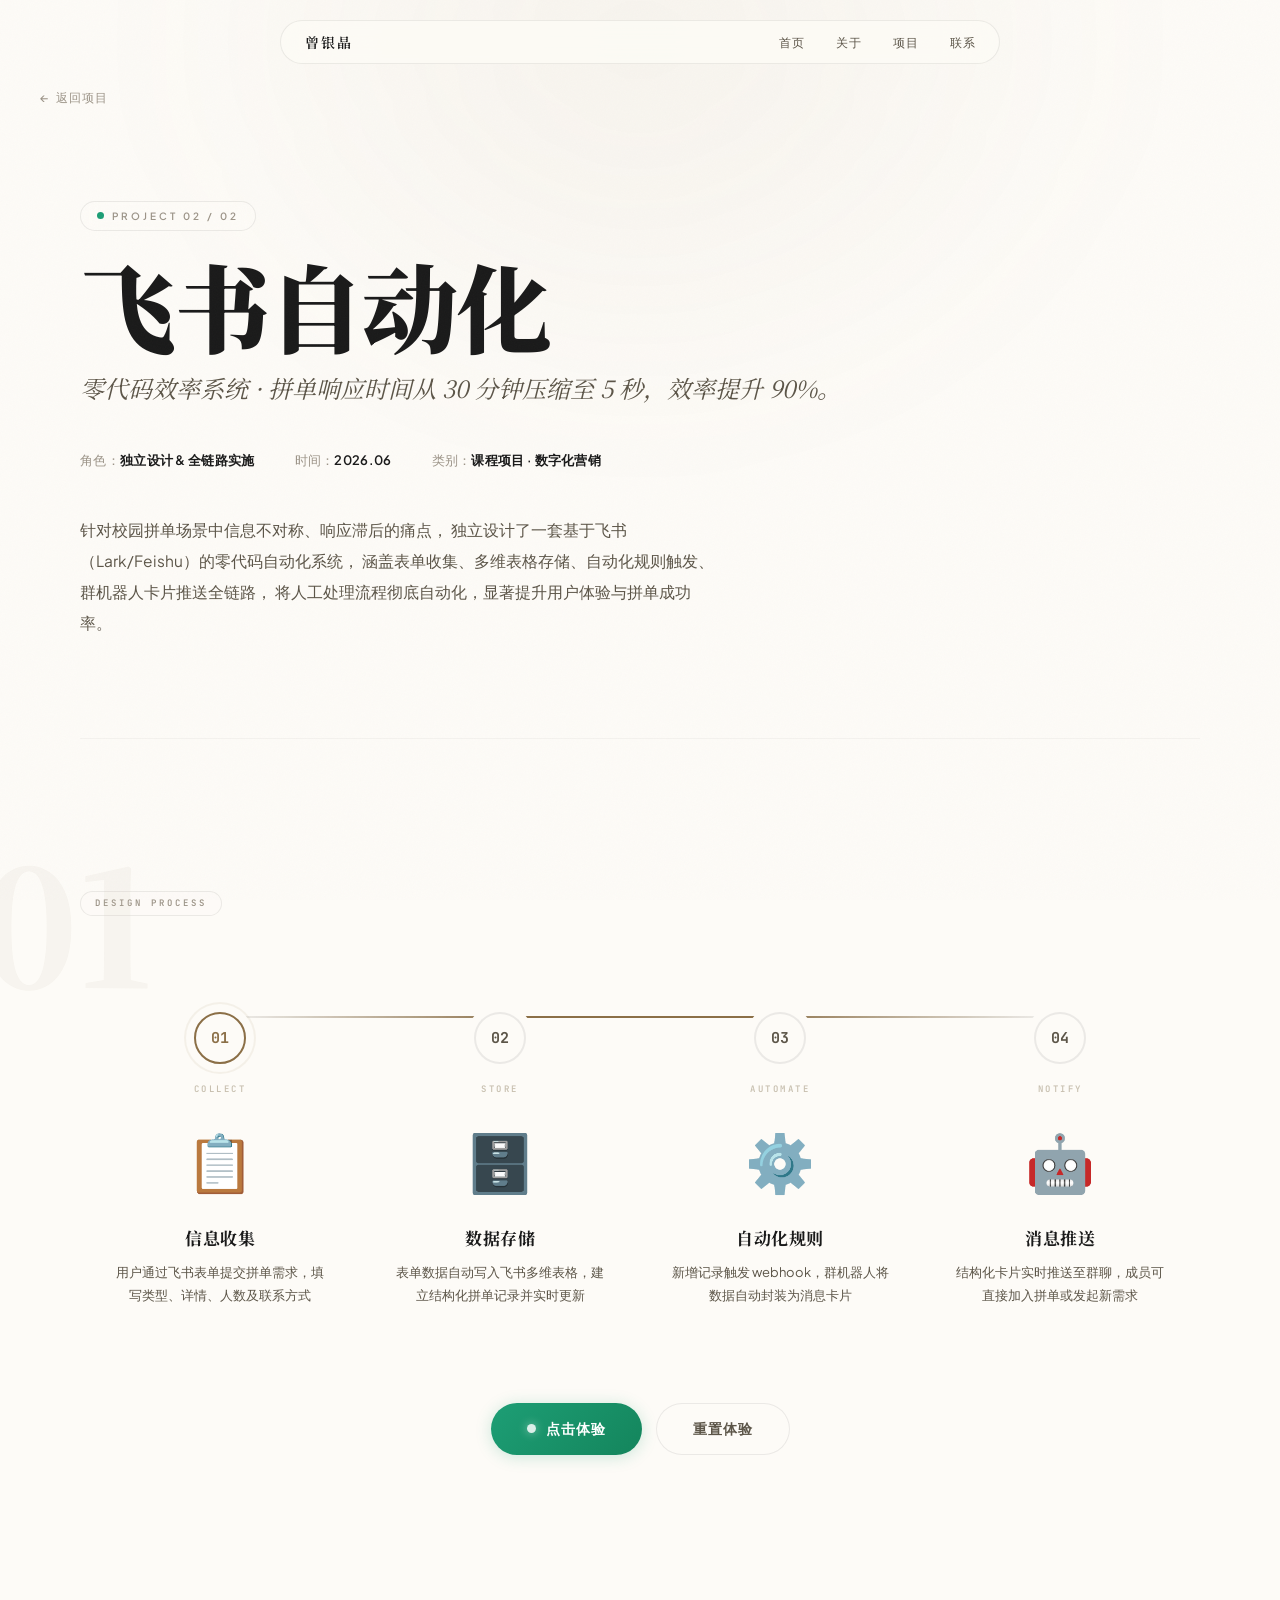
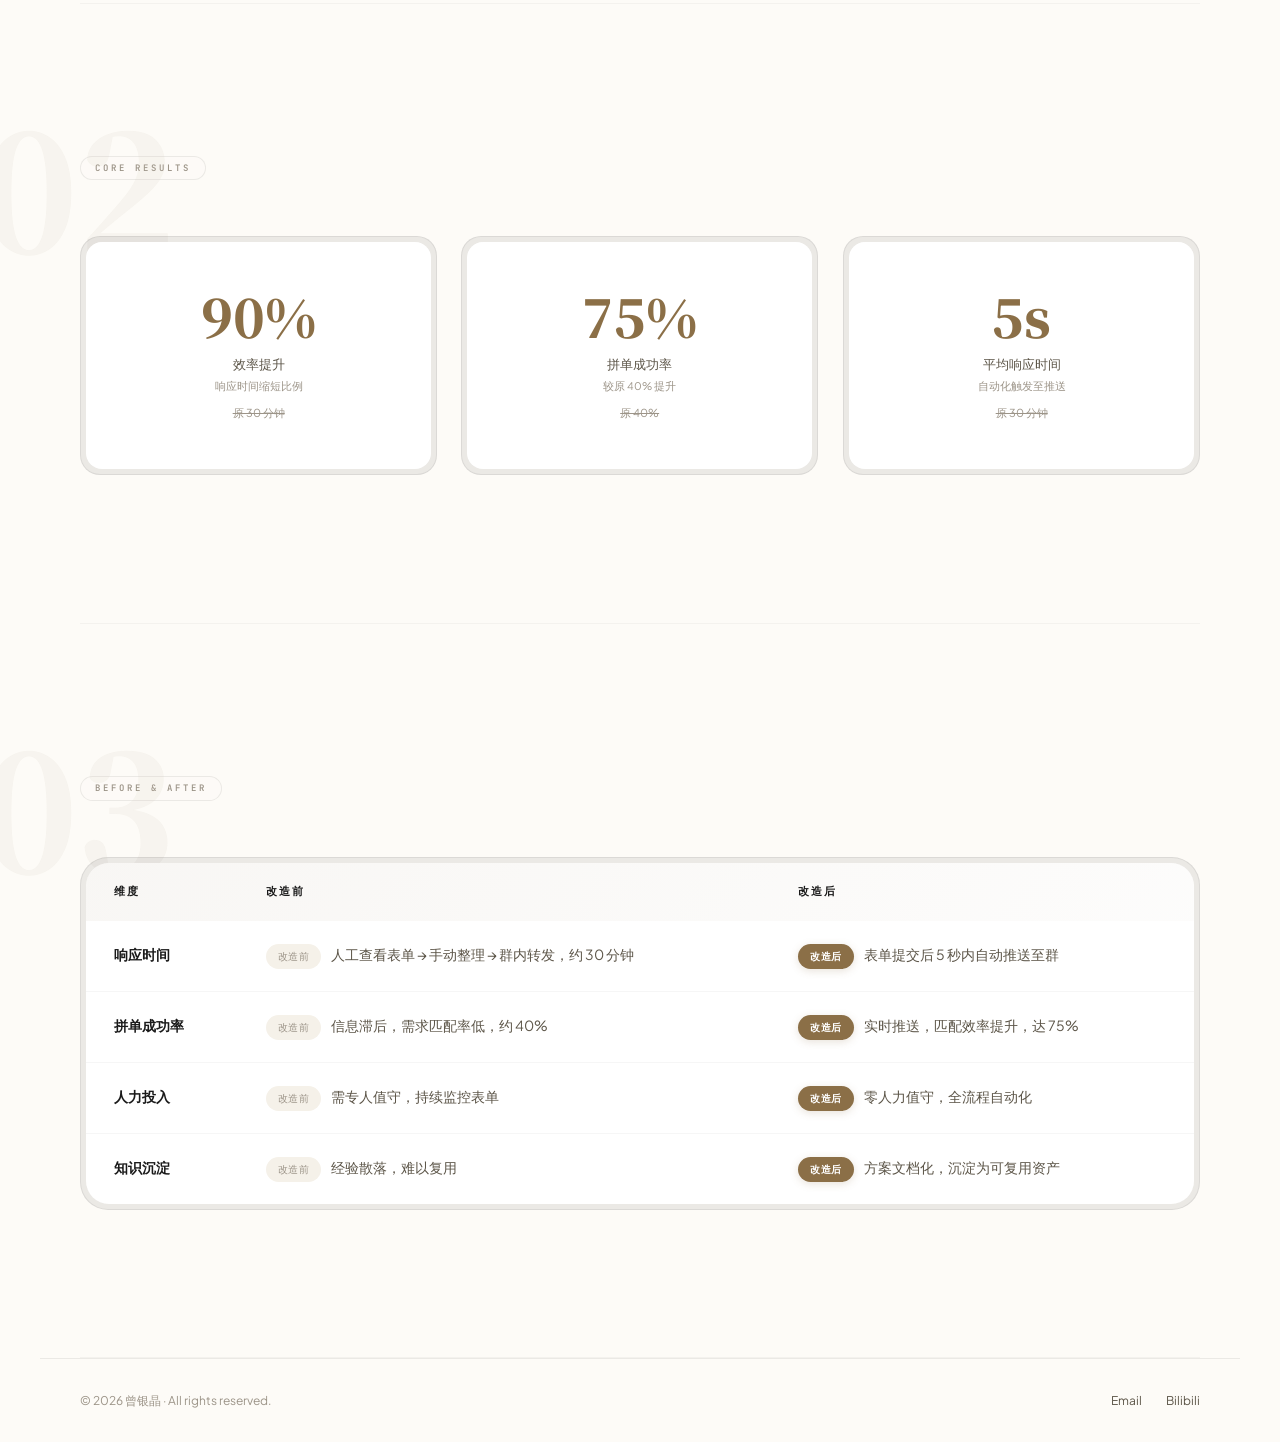
==== feishu-project.html @ 11aa35bf "fix: 手机端Design Process四张卡片改为垂直排列" ====
<!DOCTYPE html>
<html lang="zh-CN">
<head>
  <meta charset="UTF-8">
  <meta name="viewport" content="width=device-width, initial-scale=1.0">
  <meta http-equiv="Cache-Control" content="no-cache, no-store, must-revalidate">
  <meta http-equiv="Pragma" content="no-cache">
  <meta http-equiv="Expires" content="0">
  <title>飞书自动化 · 拼单效率提升 90% — 曾银晶</title>
  <meta name="description" content="飞书自动化项目 — 零代码系统设计方案，拼单效率提升 90%">
  <link rel="preconnect" href="https://fonts.googleapis.com">
  <link href="https://fonts.googleapis.com/css2?family=Plus+Jakarta+Sans:wght@300;400;500;600;700&family=Noto+Serif+SC:wght@400;600;700;900&family=JetBrains+Mono:wght@400;500&display=swap" rel="stylesheet">
  <style>
    *, *::before, *::after { margin: 0; padding: 0; box-sizing: border-box; }

    :root {
      --bg-primary: #FDFBF7;
      --bg-secondary: #F5F1E9;
      --text-dark: #1A1A1A;
      --text-medium: #5C5548;
      --text-light: #9C9488;
      --text-faint: #C8C0B0;
      --accent: #8B6F47;
      --accent-soft: rgba(139,111,71,0.08);
      --border: rgba(26,26,26,0.08);
      --border-hover: rgba(26,26,26,0.18);
      --font-serif: 'Noto Serif SC', serif;
      --font-sans: 'Plus Jakarta Sans', -apple-system, BlinkMacSystemFont, sans-serif;
      --font-mono: 'JetBrains Mono', monospace;
      --radius-sm: 14px;
      --radius-md: 20px;
      --radius-lg: 28px;
      --radius-pill: 100px;
      --ease-lux: cubic-bezier(0.32,0.72,0,1);
      --ease-expo: cubic-bezier(0.16,1,0.3,1);
      --ease-spring: cubic-bezier(0.23,1,0.32,1);
    }

    html { scroll-behavior: smooth; font-size: 16px; }
    body {
      font-family: var(--font-sans); background: var(--bg-primary); color: var(--text-dark);
      line-height: 1.6; overflow-x: hidden; -webkit-font-smoothing: antialiased;
      position: relative;
    }
    /* Fiber noise overlay */
    body::after {
      content: ''; position: fixed; inset: 0; z-index: 50; pointer-events: none;
      opacity: 0.025;
      background-image: url("data:image/svg+xml,%3Csvg viewBox='0 0 256 256' xmlns='http://www.w3.org/2000/svg'%3E%3Cfilter id='n'%3E%3CfeTurbulence type='fractalNoise' baseFrequency='0.75' numOctaves='4' stitchTiles='stitch'/%3E%3C/filter%3E%3Crect width='100%25' height='100%25' filter='url(%23n)'/%3E%3C/svg%3E");
      background-size: 256px 256px;
    }
    /* Radial ambient glow */
    body::before {
      content: ''; position: fixed; top: -40%; left: 50%; transform: translateX(-50%);
      width: 1000px; height: 800px; z-index: 0; pointer-events: none;
      background: radial-gradient(ellipse at center, rgba(139,111,71,0.06) 0%, transparent 70%);
      filter: blur(80px);
    }

    a { color: inherit; text-decoration: none; transition: opacity 0.4s var(--ease-lux); }
    a:hover { opacity: 0.6; }

    /* ============ SCROLL PROGRESS ============ */
    .scroll-progress {
      position: fixed; top: 0; left: 0; right: 0; height: 2px;
      background: var(--text-dark); transform-origin: left;
      transform: scaleX(0); z-index: 2000;
      transition: transform 100ms linear;
    }

    /* ============ FLOATING GLASS NAV ============ */
    .nav-glass {
      position: fixed; top: 20px; left: 50%; transform: translateX(-50%);
      z-index: 1000; width: calc(100% - 48px); max-width: 720px;
      background: rgba(253,251,247,0.78);
      backdrop-filter: blur(24px) saturate(180%);
      -webkit-backdrop-filter: blur(24px) saturate(180%);
      border: 1px solid var(--border);
      border-radius: var(--radius-pill);
      padding: 10px 24px;
      display: flex; align-items: center; justify-content: space-between;
      transition: transform 0.5s var(--ease-lux), background 0.5s var(--ease-lux);
    }
    .nav-glass.scrolled { transform: translateX(-50%) translateY(-4px); background: rgba(253,251,247,0.92); }
    .nav-brand {
      font-family: var(--font-serif); font-size: 14px; font-weight: 600; letter-spacing: 2px;
    }
    .nav-links { display: flex; gap: 32px; align-items: center; }
    .nav-link {
      font-size: 12px; font-weight: 500; letter-spacing: 0.5px;
      color: var(--text-medium); transition: color 0.35s var(--ease-lux);
    }
    .nav-link:hover { color: var(--text-dark); opacity: 1; }
    .nav-cta {
      font-size: 11px; font-weight: 600; letter-spacing: 1px;
      padding: 7px 18px; border: 1px solid rgba(26,26,26,0.15);
      border-radius: var(--radius-pill);
      transition: all 0.4s var(--ease-lux);
    }
    .nav-cta:hover { background: var(--text-dark); color: var(--bg-primary); opacity: 1; }

    /* Hamburger */
    .menu-toggle {
      display: none; flex-direction: column; gap: 5px; cursor: pointer;
      padding: 6px; position: relative; width: 28px; height: 20px;
    }
    .menu-toggle span {
      display: block; position: absolute; left: 4px; width: 20px; height: 1.5px;
      background: var(--text-dark); transition: all 0.5s var(--ease-lux); border-radius: 1px;
    }
    .menu-toggle span:nth-child(1) { top: 4px; }
    .menu-toggle span:nth-child(2) { top: 9px; }
    .menu-toggle span:nth-child(3) { top: 14px; }
    .menu-toggle.active span:nth-child(1) { transform: rotate(45deg); top: 9px; }
    .menu-toggle.active span:nth-child(2) { transform: scaleX(0); opacity: 0; }
    .menu-toggle.active span:nth-child(3) { transform: rotate(-45deg); top: 9px; }

    /* Fullscreen glass mobile overlay */
    .mobile-overlay {
      display: none; position: fixed; inset: 0; z-index: 999;
      background: rgba(253,251,247,0.85);
      backdrop-filter: blur(40px) saturate(180%);
      -webkit-backdrop-filter: blur(40px) saturate(180%);
      flex-direction: column; align-items: center; justify-content: center;
    }
    .mobile-overlay.show { display: flex; }
    .mobile-nav-link {
      font-family: var(--font-serif); font-size: 32px; font-weight: 700;
      color: var(--text-dark); margin: 12px 0;
      opacity: 0; transform: translateY(20px);
      transition: all 0.6s var(--ease-expo);
    }
    .mobile-overlay.show .mobile-nav-link { opacity: 1; transform: translateY(0); }
    .mobile-nav-link:nth-child(1) { transition-delay: 100ms; }
    .mobile-nav-link:nth-child(2) { transition-delay: 160ms; }
    .mobile-nav-link:nth-child(3) { transition-delay: 220ms; }
    .mobile-nav-link:nth-child(4) { transition-delay: 280ms; }

    /* ============ BACK LINK ============ */
    .back-link {
      position: fixed; top: 88px; left: 40px; z-index: 900;
      font-size: 12px; font-weight: 500; letter-spacing: 1px;
      color: var(--text-light); display: flex; align-items: center; gap: 6px;
      transition: color 0.35s var(--ease-lux);
    }
    .back-link:hover { color: var(--text-dark); opacity: 1; }

    /* ============ HERO ============ */
    .project-hero { padding: 200px 40px 100px; max-width: 1200px; margin: 0 auto; position: relative; z-index: 10; }
    .project-eyebrow {
      display: inline-flex; align-items: center; gap: 8px;
      padding: 6px 16px; border: 1px solid var(--border); border-radius: var(--radius-pill);
      font-size: 10px; font-weight: 600; letter-spacing: 3px; color: var(--text-light);
      text-transform: uppercase; margin-bottom: 28px;
      background: rgba(253,251,247,0.5); backdrop-filter: blur(8px);
      transition: all 0.4s var(--ease-lux);
    }
    .project-eyebrow:hover { border-color: var(--accent); color: var(--accent); background: var(--accent-soft); }
    .eyebrow-dot { width: 7px; height: 7px; background: #1D9E75; border-radius: 50%; animation: dotPulse 2.4s ease-in-out infinite; }
    @keyframes dotPulse {
      0%, 100% { transform: scale(1); opacity: 1; }
      50% { transform: scale(1.8); opacity: 0.5; }
    }
    .project-hero-title {
      font-family: var(--font-serif); font-size: clamp(48px, 9vw, 96px); font-weight: 900;
      line-height: 0.95; letter-spacing: -2px; margin-bottom: 20px;
    }
    .project-hero-subtitle {
      font-family: var(--font-serif); font-size: clamp(18px, 2.5vw, 24px);
      font-weight: 400; font-style: italic; color: var(--text-medium); margin-bottom: 44px;
      white-space: nowrap; line-height: 1.5;
    }
    .project-hero-meta { display: flex; gap: 40px; margin-bottom: 44px; flex-wrap: wrap; }
    .meta-item { font-size: 13px; color: var(--text-light); letter-spacing: 0.3px; }
    .meta-item strong { color: var(--text-dark); font-weight: 600; }
    .project-hero-desc {
      max-width: 640px; font-size: 15.5px; line-height: 2; color: var(--text-medium);
    }

    /* ============ SECTION DIVIDER ============ */
    .section-divider { border: none; border-top: 1px solid var(--border); margin: 0 auto; width: calc(100% - 80px); max-width: 1120px; opacity: 0.5; }

    /* ============ SECTIONS ============ */
    .detail-section { padding: 148px 40px; max-width: 1200px; margin: 0 auto; position: relative; z-index: 10; }
    .section-chip {
      display: inline-flex; align-items: center; gap: 7px;
      padding: 4px 14px; border: 1px solid var(--border); border-radius: var(--radius-pill);
      font-family: var(--font-mono); font-size: 9px; font-weight: 600;
      letter-spacing: 3px; color: var(--text-light); margin-bottom: 56px;
      text-transform: uppercase; background: rgba(253,251,247,0.6);
    }
    .section-number {
      position: absolute; top: 100px; left: -60px; font-family: var(--font-serif);
      font-size: clamp(80px, 14vw, 160px); font-weight: 900; color: var(--text-faint);
      opacity: 0.12; line-height: 1; pointer-events: none; z-index: 0;
      transition: opacity 0.8s var(--ease-lux);
    }

    /* Double-Bezel data cards */
    .data-grid { display: grid; grid-template-columns: repeat(3, 1fr); gap: 24px; margin-top: 0; }
    .data-grid .fade-up:nth-child(1) { transition-delay: 0ms; }
    .data-grid .fade-up:nth-child(2) { transition-delay: 100ms; }
    .data-grid .fade-up:nth-child(3) { transition-delay: 200ms; }
    .data-shell {
      padding: 5px; border: 1px solid var(--border); border-radius: var(--radius-md);
      background: var(--border); 
      transition: transform 0.6s var(--ease-lux), box-shadow 0.6s var(--ease-lux), border-color 0.5s var(--ease-lux);
    }
    .data-shell:hover { 
      transform: translateY(-6px); 
      box-shadow: 0 24px 60px rgba(0,0,0,0.06), 0 0 0 1px rgba(139,111,71,0.12);
      border-color: rgba(139,111,71,0.25);
    }
    .data-shell:active { transform: translateY(-2px) scale(0.99); }
    .data-core {
      background: white; border-radius: 16px; padding: 48px 32px; text-align: center;
      box-shadow: inset 0 1px 1px rgba(255,255,255,0.3);
      transition: transform 0.6s var(--ease-lux);
    }
    .data-shell:hover .data-core { transform: scale(1.02); }
    .data-number { 
      font-family: var(--font-serif); font-size: 52px; font-weight: 900; 
      color: var(--accent); line-height: 1; margin-bottom: 4px;
      transition: transform 0.5s var(--ease-spring), color 0.5s var(--ease-lux);
    }
    .data-shell:hover .data-number { transform: scale(1.06); color: #6B4F35; }
    .data-label { font-size: 13px; color: var(--text-medium); margin-top: 12px; line-height: 1.6; }
    .data-before { font-size: 11px; color: var(--text-light); margin-top: 8px; text-decoration: line-through; }

    /* Process Flow — Horizontal Grid */
    .flow-chart {
      display: grid;
      grid-template-columns: repeat(4, 1fr);
      gap: 0;
      position: relative;
      padding: 20px 0;
    }
    /* Connecting line through step numbers */
    .flow-chart::after {
      content: '';
      position: absolute;
      top: 44px;
      left: calc(12.5% + 24px);
      right: calc(12.5% + 24px);
      height: 2px;
      background: linear-gradient(to right,
        var(--border) 0%, var(--accent) 35%, var(--accent) 65%, var(--border) 100%);
      z-index: 0;
      border-radius: 1px;
    }
    .flow-node {
      position: relative;
      z-index: 1;
      padding: 90px 20px 32px;
      text-align: center;
      background: transparent;
      border: none;
      border-radius: 0;
      box-shadow: none;
      transition: transform 0.45s var(--ease-lux);
    }
    .flow-node:hover {
      transform: translateY(-6px);
    }
    .flow-node-num {
      position: absolute;
      top: 20px;
      left: 50%;
      transform: translateX(-50%);
      width: 52px;
      height: 52px;
      border-radius: 50%;
      background: var(--bg-primary);
      border: 2.5px solid var(--border);
      display: flex;
      align-items: center;
      justify-content: center;
      font-family: var(--font-mono);
      font-size: 15px;
      font-weight: 700;
      color: var(--text-medium);
      z-index: 2;
      transition: all 0.45s var(--ease-lux);
      box-shadow: 0 0 0 8px var(--bg-primary);
    }
    /* Step line label */
    .flow-node-label {
      display: block;
      font-family: var(--font-mono);
      font-size: 9px;
      font-weight: 600;
      letter-spacing: 2.5px;
      color: var(--text-faint);
      text-transform: uppercase;
      margin-bottom: 20px;
      transition: color 0.45s var(--ease-lux);
    }
    .flow-node:hover .flow-node-label { color: var(--accent); }
    .flow-node-icon {
      font-size: 56px;
      margin-bottom: 18px;
      display: block;
      transition: transform 0.5s var(--ease-spring);
    }
    .flow-node:hover .flow-node-icon { transform: scale(1.08); }
    .flow-node-title {
      font-family: var(--font-serif);
      font-size: 17px;
      font-weight: 700;
      margin-bottom: 10px;
      letter-spacing: 0.5px;
    }
    .flow-node-desc {
      font-size: 13px;
      color: var(--text-medium);
      line-height: 1.75;
      max-width: 220px;
      margin: 0 auto;
    }
    .flow-arrow { 
      display: none;
    }
    .flow-cascade-dot {
      display: none;
    }

    /* Comparison table — editorial magazine spread */
    .comparison-shell {
      padding: 5px; border: 1px solid var(--border); border-radius: var(--radius-lg);
      background: var(--border); overflow: hidden;
    }
    .comparison-core {
      background: white; border-radius: 23px; overflow: hidden;
      box-shadow: inset 0 1px 1px rgba(255,255,255,0.3);
    }
    .comparison-table { width: 100%; border-collapse: collapse; }
    .comparison-table thead tr { background: linear-gradient(135deg, rgba(139,111,71,0.06) 0%, rgba(139,111,71,0.02) 100%); }
    .comparison-table th {
      font-family: var(--font-mono); font-size: 11px; font-weight: 600; letter-spacing: 2px;
      color: var(--text-dark); padding: 20px 24px; text-align: left;
      text-transform: uppercase;
    }
    .comparison-table th:first-child { padding-left: 28px; }
    .comparison-table td { 
      padding: 22px 24px; font-size: 14px; color: var(--text-medium); 
      border-bottom: 1px solid rgba(26,26,26,0.04); 
      vertical-align: top; line-height: 1.7;
    }
    .comparison-table td:first-child { padding-left: 28px; font-weight: 600; color: var(--text-dark); }
    .comparison-table tbody tr { transition: background 0.4s var(--ease-lux); }
    .comparison-table tbody tr:hover { background: rgba(253,251,247,0.6); }
    .comparison-table tbody tr:last-child td { border-bottom: none; }
    .tag-before { 
      display: inline-block; font-size: 10px; padding: 4px 12px; 
      background: #F5F1E9; color: var(--text-light); border-radius: var(--radius-pill); 
      margin-right: 8px; font-weight: 500; letter-spacing: 0.5px;
    }
    .tag-after { 
      display: inline-block; font-size: 10px; padding: 4px 12px; 
      background: var(--accent); color: white; border-radius: var(--radius-pill); 
      margin-right: 8px; font-weight: 600; letter-spacing: 0.5px;
      box-shadow: 0 2px 8px rgba(139,111,71,0.2);
    }

    /* Take-away box (Double-Bezel) */
    .takeaway-shell {
      margin-top: 64px; max-width: 900px; padding: 6px;
      border: 1px solid rgba(139,111,71,0.15); border-radius: var(--radius-lg);
      background: rgba(139,111,71,0.04);
    }
    .takeaway-core {
      background: linear-gradient(135deg, #8B6F47 0%, #6B4F35 100%);
      border-radius: 22px; padding: 52px 44px; color: white;
      box-shadow: inset 0 1px 1px rgba(255,255,255,0.1);
    }
    .takeaway-core h4 { font-family: var(--font-serif); font-size: 22px; font-weight: 700; margin-bottom: 16px; }
    .takeaway-core p { font-size: 13.5px; line-height: 1.9; opacity: 0.9; }
    .takeaway-core strong { color: white; }

    /* ============ FOOTER ============ */
    footer {
      border-top: 1px solid var(--border); padding: 32px 40px;
      display: flex; justify-content: space-between; align-items: center;
      font-size: 12px; color: var(--text-light); max-width: 1200px;
      margin: 0 auto; position: relative; z-index: 10;
    }
    .footer-links { display: flex; gap: 24px; }
    .footer-links a { color: var(--text-medium); transition: opacity 0.35s var(--ease-lux); font-size: 12px; }
    .footer-links a:hover { opacity: 0.6; }

    /* ============ SCROLL REVEAL ============ */
    .fade-up {
      opacity: 0; transform: translateY(40px); filter: blur(8px);
      transition: opacity 0.8s var(--ease-expo), transform 0.8s var(--ease-expo), filter 0.8s var(--ease-expo);
      will-change: transform, opacity, filter;
    }
    .fade-up.visible { opacity: 1; transform: translateY(0); filter: blur(0); }

    /* ============ RESPONSIVE ============ */
    @media (max-width: 900px) {
      .nav-links { display: none; }
      .nav-cta { display: none; }
      .menu-toggle { display: flex; }
      .nav-glass { width: calc(100% - 32px); top: 14px; padding: 8px 18px; }
      .back-link { left: 18px; top: 78px; }
      .project-hero { padding: 150px 20px 56px; }
      .detail-section { padding: 80px 20px; }
      .section-divider { width: calc(100% - 40px); }
      .section-number { left: 10px; top: 60px; font-size: 60px; opacity: 0.06; }
      .data-grid { grid-template-columns: 1fr; gap: 16px; }
      .data-grid .fade-up:nth-child(1),
      .data-grid .fade-up:nth-child(2),
      .data-grid .fade-up:nth-child(3) { transition-delay: 0ms; }
      .flow-chart { grid-template-columns: repeat(2, 1fr); gap: 24px 12px; padding: 20px 0; }
      .flow-chart::after { display: none; }
      .flow-node { padding: 70px 12px 24px; }
      .flow-node-num { width: 42px; height: 42px; font-size: 13px; top: 16px; }
      .flow-node-icon { font-size: 44px; }
      .comparison-table { font-size: 12px; }
      .comparison-table th, .comparison-table td { padding: 14px 12px; }
      .comparison-table td:first-child, .comparison-table th:first-child { padding-left: 16px; }
      footer { flex-direction: column; gap: 12px; text-align: center; padding: 22px; }
    }
    @media (max-width: 560px) {
      .project-hero-title { letter-spacing: -0.5px; }
      .project-hero-meta { gap: 16px; }
      .project-hero-subtitle { white-space: normal; }
      .takeaway-core { padding: 36px 24px; }
      .section-number { display: none; }
      .data-shell:hover { transform: translateY(-2px); }
      .data-shell:hover .data-core { transform: none; }
      .data-shell:hover .data-number { transform: none; }
      .flow-chart { grid-template-columns: 1fr; gap: 16px 0; padding: 20px 0; }
      .flow-chart::after { display: none; }
      .flow-node { padding: 56px 20px 24px; text-align: center; border-radius: 16px; position: relative; }
      .flow-node-num { position: absolute; left: 50%; top: -22px; transform: translateX(-50%); width: 44px; height: 44px; }
      .flow-node-label { margin-bottom: 8px; }
      .flow-node-icon { font-size: 40px; margin-bottom: 8px; display: block; }
      .flow-node-desc { max-width: 100%; font-size: 13.5px; }
      .flow-node-title { margin-bottom: 4px; }
      .flow-actions { flex-direction: column; align-items: stretch; margin-top: 28px; }
      .btn-flow-action { justify-content: center; }
    }

    /* ============ FORM MODAL ============ */
    .form-modal-overlay {
      position: fixed; inset: 0; z-index: 3000; display: flex; align-items: center; justify-content: center;
      background: rgba(26,26,26,0.35); backdrop-filter: blur(6px);
      -webkit-backdrop-filter: blur(6px);
      opacity: 0; pointer-events: none;
      transition: opacity 0.4s var(--ease-expo);
    }
    .form-modal-overlay.active { opacity: 1; pointer-events: auto; }
    .form-modal {
      background: transparent; padding: 5px; border: 1px solid var(--border);
      border-radius: var(--radius-lg); max-width: 520px; width: calc(100% - 40px);
      max-height: 85vh; overflow-y: auto; background: var(--border);
      box-shadow: 0 32px 96px rgba(0,0,0,0.14), 0 0 0 1px rgba(26,26,26,0.04);
      transform: translateY(20px) scale(0.97);
      transition: transform 0.5s var(--ease-spring);
    }
    .form-modal-overlay.active .form-modal { transform: translateY(0) scale(1); }
    .form-modal-inner {
      background: white; border-radius: 23px; padding: 40px 36px 32px;
      box-shadow: inset 0 1px 1px rgba(255,255,255,0.4);
    }
    .form-modal-header {
      display: flex; justify-content: space-between; align-items: center; margin-bottom: 28px;
    }
    .form-modal-title { font-family: var(--font-serif); font-size: 20px; font-weight: 700; }
    .form-modal-close {
      width: 36px; height: 36px; border: 1px solid var(--border); border-radius: 50%;
      background: none; cursor: pointer; font-size: 16px; color: var(--text-light);
      display: flex; align-items: center; justify-content: center;
      transition: all 0.3s var(--ease-lux);
    }
    .form-modal-close:hover { background: var(--text-dark); color: white; border-color: var(--text-dark); }
    .form-group { margin-bottom: 20px; }
    .form-label {
      display: block; font-size: 11px; font-weight: 600; letter-spacing: 1.5px;
      color: var(--text-medium); margin-bottom: 6px; text-transform: uppercase;
    }
    .form-required { color: #E05050; margin-left: 2px; }
    .form-input, .form-select, .form-datetime {
      width: 100%; padding: 12px 16px; border: 1px solid var(--border); border-radius: var(--radius-sm);
      font-family: var(--font-sans); font-size: 14px; color: var(--text-dark);
      background: var(--bg-primary); outline: none;
      transition: border-color 0.3s var(--ease-lux), box-shadow 0.3s var(--ease-lux);
    }
    .form-input:focus, .form-select:focus, .form-datetime:focus {
      border-color: var(--accent); box-shadow: 0 0 0 3px var(--accent-soft);
    }
    .form-input::placeholder { color: var(--text-faint); }
    .form-select { cursor: pointer; appearance: none; background-image: url("data:image/svg+xml,%3Csvg xmlns='http://www.w3.org/2000/svg' width='12' height='12' viewBox='0 0 12 12'%3E%3Cpath d='M3 5l3 3 3-3' fill='none' stroke='%239C9488' stroke-width='1.5'/%3E%3C/svg%3E"); background-repeat: no-repeat; background-position: right 14px center; padding-right: 40px; }
    .form-readonly { background: var(--bg-secondary); color: var(--text-light); cursor: not-allowed; }
    .form-row { display: grid; grid-template-columns: 1fr 1fr; gap: 16px; }
    .form-actions { display: flex; gap: 12px; margin-top: 32px; }
    .btn-clear {
      flex: 1; padding: 13px 24px; border: 1px solid var(--border); border-radius: var(--radius-pill);
      background: white; font-family: var(--font-sans); font-size: 13px; font-weight: 600;
      color: var(--text-medium); cursor: pointer; transition: all 0.35s var(--ease-lux);
      letter-spacing: 0.5px;
    }
    .btn-clear:hover { background: #fff0f0; border-color: #E05050; color: #E05050; }
    .btn-submit {
      flex: 1.5; padding: 13px 24px; border: none; border-radius: var(--radius-pill);
      background: linear-gradient(135deg, #8B6F47 0%, #6B4F35 100%);
      font-family: var(--font-sans); font-size: 13px; font-weight: 600;
      color: white; cursor: pointer; transition: all 0.35s var(--ease-lux);
      letter-spacing: 0.5px;
    }
    .btn-submit:hover { opacity: 0.9; transform: translateY(-1px); box-shadow: 0 4px 16px rgba(139,111,71,0.25); }

    /* Flow node active state */
    .flow-node.flow-active .flow-node-num {
      background: #1D9E75;
      border-color: #1D9E75;
      color: white;
      box-shadow: 0 0 0 10px rgba(29,158,117,0.12), 0 0 0 8px var(--bg-primary);
    }
    .flow-node.flow-active .flow-node-label { color: #1D9E75; }
    .flow-node.flow-active .flow-node-icon { animation: popIn 0.4s var(--ease-spring); }
    @keyframes popIn {
      0% { transform: scale(0.8); opacity: 0.5; }
      60% { transform: scale(1.15); }
      100% { transform: scale(1); opacity: 1; }
    }

    /* Clickable flow node */
    .flow-node-clickable { cursor: pointer; }
    .flow-node-clickable .flow-node-num {
      border-color: var(--accent);
      color: var(--accent);
      box-shadow: 0 0 0 8px var(--bg-primary), 0 0 0 10px rgba(139,111,71,0.08);
    }
    .flow-node-clickable:hover .flow-node-num {
      border-color: var(--text-dark);
      color: var(--text-dark);
      box-shadow: 0 0 0 8px var(--bg-primary), 0 0 0 10px rgba(26,26,26,0.08);
    }

    /* ============================================
       FLOW ACTION BUTTONS — below process cards
       ============================================ */
    .flow-actions {
      display: flex;
      gap: 14px;
      justify-content: center;
      margin-top: 44px;
    }
    .btn-flow-action {
      display: inline-flex;
      align-items: center;
      gap: 10px;
      padding: 15px 36px;
      border-radius: var(--radius-pill);
      border: none;
      font-family: var(--font-sans);
      font-size: 14px;
      font-weight: 600;
      letter-spacing: 1px;
      cursor: pointer;
      transition: all 0.45s var(--ease-lux);
    }
    .btn-flow-primary {
      background: linear-gradient(135deg, #1D9E75 0%, #14855C 100%);
      color: white;
      box-shadow: 0 2px 16px rgba(29,158,117,0.22);
    }
    .btn-flow-primary:hover {
      transform: translateY(-2px);
      box-shadow: 0 6px 28px rgba(29,158,117,0.32);
    }
    .btn-flow-primary:active {
      transform: translateY(0) scale(0.97);
      transition: transform 0.1s;
    }
    .btn-flow-dot {
      display: inline-block;
      width: 9px;
      height: 9px;
      border-radius: 50%;
      background: rgba(255,255,255,0.85);
      box-shadow: 0 0 10px rgba(255,255,255,0.5);
      animation: pulseDot 1.8s ease-in-out infinite;
    }
    @keyframes pulseDot {
      0%, 100% { opacity: 0.6; transform: scale(1); }
      50% { opacity: 1; transform: scale(1.4); }
    }
    .btn-flow-reset {
      background: var(--bg-primary);
      border: 1px solid var(--border);
      color: var(--text-medium);
    }
    .btn-flow-reset:hover {
      border-color: var(--text-dark);
      color: var(--text-dark);
      background: var(--bg-warm);
      transform: translateY(-1px);
    }
    .btn-flow-reset:active {
      transform: translateY(0) scale(0.97);
      transition: transform 0.1s;
    }

    /* Message card overlay */
    .msg-card-overlay {
      position: fixed; inset: 0; z-index: 3100; display: flex; align-items: center; justify-content: center;
      background: rgba(26,26,26,0.35); backdrop-filter: blur(6px);
      -webkit-backdrop-filter: blur(6px);
      opacity: 0; pointer-events: none;
      transition: opacity 0.5s var(--ease-expo);
    }
    .msg-card-overlay.active { opacity: 1; pointer-events: auto; }
    .msg-card {
      background: white;
      border-radius: 20px;
      max-width: 440px;
      width: calc(100% - 40px);
      max-height: calc(100vh - 80px);
      overflow-y: auto;
      overflow-x: hidden;
      transform: translateY(30px) scale(0.96);
      transition: transform 0.6s var(--ease-spring);
      box-shadow: 0 32px 96px rgba(0,0,0,0.16), 0 8px 32px rgba(0,0,0,0.08);
      scrollbar-width: thin;
      scrollbar-color: transparent transparent;
    }
    .msg-card::-webkit-scrollbar { width: 4px; }
    .msg-card::-webkit-scrollbar-thumb { background: rgba(0,0,0,0.12); border-radius: 4px; }
    .msg-card::-webkit-scrollbar-track { background: transparent; }
    .msg-card-overlay.active .msg-card { transform: translateY(0) scale(1); }
    /* Header */
    .msg-card-header {
      background: linear-gradient(135deg, #1D9E75 0%, #14855C 100%);
      padding: 22px 28px;
      display: flex; align-items: center; gap: 14px;
    }
    .msg-card-bot-avatar {
      width: 44px; height: 44px; border-radius: 12px;
      background: rgba(255,255,255,0.18);
      display: flex; align-items: center; justify-content: center;
      font-size: 22px;
      backdrop-filter: blur(4px);
    }
    .msg-card-bot-info { color: white; }
    .msg-card-bot-name { font-size: 15px; font-weight: 600; line-height: 1.3; }
    .msg-card-bot-sub { font-size: 11.5px; opacity: 0.7; }
    /* Body */
    .msg-card-body { padding: 28px 28px 20px; }
    /* Order banner */
    .msg-card-order-banner {
      display: flex; align-items: center; gap: 12px;
      margin-bottom: 24px; padding-bottom: 20px;
      border-bottom: 1px solid var(--border);
    }
    .msg-card-order-icon { font-size: 32px; line-height: 1; }
    .msg-card-order-title {
      font-family: var(--font-serif); font-size: 19px; font-weight: 700;
      color: var(--text-dark); line-height: 1.3;
    }
    .msg-card-order-badge {
      display: inline-block; margin-top: 4px;
      font-family: var(--font-sans); font-size: 10px; font-weight: 600;
      padding: 3px 10px; border-radius: 6px;
      background: rgba(29,158,117,0.08); color: #1D9E75;
      letter-spacing: 1px;
    }
    /* Detail highlight box */
    .msg-card-detail-box {
      background: var(--bg-secondary);
      border-radius: 14px;
      padding: 18px 20px;
      margin-bottom: 18px;
    }
    .msg-card-detail-box .msg-card-detail-type {
      font-size: 11px; font-weight: 600; color: var(--accent);
      letter-spacing: 1.5px; text-transform: uppercase; margin-bottom: 6px;
    }
    .msg-card-detail-box .msg-card-detail-text {
      font-size: 15px; font-weight: 600; color: var(--text-dark); line-height: 1.4;
    }
    /* Info rows in a clean grid */
    .msg-card-info-grid {
      display: grid; grid-template-columns: 1fr 1fr;
      gap: 12px 24px; margin-bottom: 6px;
    }
    .msg-card-info-item {
      display: flex; flex-direction: column; gap: 2px;
    }
    .msg-card-info-label {
      font-size: 10.5px; font-weight: 600; letter-spacing: 1.2px;
      color: var(--text-light); text-transform: uppercase;
    }
    .msg-card-info-value {
      font-size: 13.5px; font-weight: 500; color: var(--text-dark);
    }
    .msg-card-info-value.highlight { color: #1D9E75; font-weight: 600; }
    /* Footer actions */
    .msg-card-footer {
      padding: 20px 28px 28px;
      display: flex; flex-direction: column; gap: 10px;
    }
    .msg-card-actions-row {
      display: flex; gap: 10px;
    }
    .btn-msg-primary {
      flex: 1; padding: 14px 20px; border: none; border-radius: 14px;
      background: linear-gradient(135deg, #1D9E75 0%, #14855C 100%);
      font-family: var(--font-sans); font-size: 14px; font-weight: 600;
      color: white; cursor: pointer; letter-spacing: 0.5px;
      transition: all 0.35s var(--ease-lux);
    }
    .btn-msg-primary:hover { opacity: 0.92; transform: translateY(-1px); box-shadow: 0 4px 20px rgba(29,158,117,0.3); }
    .btn-msg-primary.joined { background: #C8C0B0; pointer-events: none; opacity: 0.7; }
    .btn-msg-secondary {
      flex: 1; padding: 14px 20px; border: 1px solid var(--border); border-radius: 14px;
      background: white; font-family: var(--font-sans); font-size: 14px; font-weight: 600;
      color: var(--text-dark); cursor: pointer; letter-spacing: 0.5px;
      transition: all 0.35s var(--ease-lux);
    }
    .btn-msg-secondary:hover { background: var(--bg-secondary); border-color: var(--accent); }
    .btn-msg-reset {
      padding: 8px; border: none; background: transparent;
      font-size: 12px; color: var(--text-light); cursor: pointer;
      text-align: center; letter-spacing: 0.5px;
      transition: color 0.3s;
    }
    .btn-msg-reset:hover { color: var(--text-medium); }
    /* Join confirmation line */
    .join-confirm {
      margin-top: 10px; padding: 10px 14px;
      background: #F6FCF9; border-radius: 10px;
      font-size: 12px; color: #14855C;
      border: 1px solid rgba(29,158,117,0.12);
    }

    /* Join success banner — prominent success notification */
    .join-success-banner {
      margin-top: 16px; padding: 16px 18px;
      background: linear-gradient(135deg, #F0FBF7 0%, #E7F7F0 100%);
      border: 1px solid rgba(29,158,117,0.16);
      border-radius: 14px;
      text-align: center;
      animation: successIn 0.5s var(--ease-spring);
    }
    @keyframes successIn {
      0% { opacity: 0; transform: translateY(10px) scale(0.95); }
      100% { opacity: 1; transform: translateY(0) scale(1); }
    }
    .join-success-icon {
      display: block;
      font-size: 32px;
      margin-bottom: 6px;
      animation: successBounce 0.6s var(--ease-spring) 0.15s both;
    }
    @keyframes successBounce {
      0% { transform: scale(0); }
      55% { transform: scale(1.25); }
      100% { transform: scale(1); }
    }
    .join-success-title {
      font-family: var(--font-serif);
      font-size: 15px;
      font-weight: 700;
      color: #14855C;
      margin-bottom: 10px;
      letter-spacing: 0.5px;
    }
    .join-success-info {
      display: flex;
      flex-direction: column;
      gap: 6px;
      text-align: left;
    }
    .join-success-row {
      display: flex;
      align-items: center;
      gap: 8px;
      padding: 6px 12px;
      background: rgba(255,255,255,0.7);
      border-radius: 8px;
      font-size: 12px;
    }
    .join-success-row-icon {
      font-size: 16px;
      flex-shrink: 0;
    }
    .join-success-row-label {
      color: var(--text-light);
      font-size: 10px;
      margin-bottom: 1px;
    }
    .join-success-row-value {
      color: var(--text-dark);
      font-weight: 600;
      font-size: 13px;
    }
  </style>
</head>
<body>

  <div class="scroll-progress" id="scrollProgress"></div>

  <!-- ============ FLOATING GLASS NAV ============ -->
  <nav class="nav-glass" id="navbar">
    <a href="index.html" class="nav-brand">曾银晶</a>
    <div class="nav-links">
      <a href="index.html#hero" class="nav-link">首页</a>
      <a href="index.html#about" class="nav-link">关于</a>
      <a href="index.html#projects" class="nav-link">项目</a>
      <a href="index.html#contact" class="nav-link">联系</a>
    </div>
    <div class="menu-toggle" id="menuToggle" onclick="toggleMobileNav()"><span></span><span></span><span></span></div>
  </nav>

  <!-- Fullscreen glass mobile overlay -->
  <div class="mobile-overlay" id="mobileOverlay">
    <a href="index.html#hero" class="mobile-nav-link" onclick="closeMobileNav()">首页</a>
    <a href="index.html#about" class="mobile-nav-link" onclick="closeMobileNav()">关于</a>
    <a href="index.html#projects" class="mobile-nav-link" onclick="closeMobileNav()">项目</a>
    <a href="index.html#contact" class="mobile-nav-link" onclick="closeMobileNav()">联系</a>
  </div>

  <a href="index.html#projects" class="back-link"><span>←</span> 返回项目</a>

  <!-- ============ HERO ============ -->
  <section class="project-hero">
    <span class="project-eyebrow"><span class="eyebrow-dot"></span>Project 02 / 02</span>
    <h1 class="project-hero-title">飞书自动化</h1>
    <p class="project-hero-subtitle">零代码效率系统 · 拼单响应时间从 30 分钟压缩至 5 秒，效率提升 90%。</p>
    <div class="project-hero-meta">
      <div class="meta-item">角色：<strong>独立设计 & 全链路实施</strong></div>
      <div class="meta-item">时间：<strong>2026.06</strong></div>
      <div class="meta-item">类别：<strong>课程项目 · 数字化营销</strong></div>
    </div>
    <p class="project-hero-desc">
      针对校园拼单场景中信息不对称、响应滞后的痛点，
      独立设计了一套基于飞书（Lark/Feishu）的零代码自动化系统，
      涵盖表单收集、多维表格存储、自动化规则触发、群机器人卡片推送全链路，
      将人工处理流程彻底自动化，显著提升用户体验与拼单成功率。
    </p>
  </section>

  <hr class="section-divider">

  <!-- ============ PROCESS FLOW ============ -->
  <section class="detail-section" id="process">
    <span class="section-number">01</span>
    <span class="section-chip">Design Process</span>
    <div class="flow-chart fade-up">
      <div class="flow-node">
        <span class="flow-node-num">01</span>
        <span class="flow-node-label">Collect</span>
        <span class="flow-node-icon">📋</span>
        <div class="flow-node-title">信息收集</div>
        <div class="flow-node-desc">用户通过飞书表单提交拼单需求，填写类型、详情、人数及联系方式</div>
      </div>
      <div class="flow-node">
        <span class="flow-node-num">02</span>
        <span class="flow-node-label">Store</span>
        <span class="flow-node-icon">🗄️</span>
        <div class="flow-node-title">数据存储</div>
        <div class="flow-node-desc">表单数据自动写入飞书多维表格，建立结构化拼单记录并实时更新</div>
      </div>
      <div class="flow-node">
        <span class="flow-node-num">03</span>
        <span class="flow-node-label">Automate</span>
        <span class="flow-node-icon">⚙️</span>
        <div class="flow-node-title">自动化规则</div>
        <div class="flow-node-desc">新增记录触发 webhook，群机器人将数据自动封装为消息卡片</div>
      </div>
      <div class="flow-node">
        <span class="flow-node-num">04</span>
        <span class="flow-node-label">Notify</span>
        <span class="flow-node-icon">🤖</span>
        <div class="flow-node-title">消息推送</div>
        <div class="flow-node-desc">结构化卡片实时推送至群聊，成员可直接加入拼单或发起新需求</div>
      </div>
    </div>

    <!-- Action buttons -->
    <div class="flow-actions">
      <button class="btn-flow-action btn-flow-primary" onclick="openFormModal()">
        <span class="btn-flow-dot"></span>
        点击体验
      </button>
      <button class="btn-flow-action btn-flow-reset" onclick="resetExperience()">
        重置体验
      </button>
    </div>
  </section>

  <hr class="section-divider">

  <!-- ============ RESULTS ============ -->
  <section class="detail-section" id="results">
    <span class="section-number">02</span>
    <span class="section-chip">Core Results</span>
    <div class="data-grid">
      <div class="data-shell fade-up"><div class="data-core">
        <div class="data-number">90%</div>
        <div class="data-label">效率提升<br><span style="font-size:10.5px;color:var(--text-light);">响应时间缩短比例</span></div>
        <div class="data-before">原 30 分钟</div>
      </div></div>
      <div class="data-shell fade-up"><div class="data-core">
        <div class="data-number">75%</div>
        <div class="data-label">拼单成功率<br><span style="font-size:10.5px;color:var(--text-light);">较原 40% 提升</span></div>
        <div class="data-before">原 40%</div>
      </div></div>
      <div class="data-shell fade-up"><div class="data-core">
        <div class="data-number">5s</div>
        <div class="data-label">平均响应时间<br><span style="font-size:10.5px;color:var(--text-light);">自动化触发至推送</span></div>
        <div class="data-before">原 30 分钟</div>
      </div></div>
    </div>
  </section>

  <hr class="section-divider">

  <!-- ============ BEFORE / AFTER ============ -->
  <section class="detail-section" id="comparison">
    <span class="section-number">03</span>
    <span class="section-chip">Before &amp; After</span>
    <div class="comparison-shell fade-up">
    <div class="comparison-core">
    <table class="comparison-table">
      <thead>
        <tr>
          <th>维度</th>
          <th>改造前</th>
          <th>改造后</th>
        </tr>
      </thead>
      <tbody>
        <tr>
          <td><strong>响应时间</strong></td>
          <td><span class="tag-before">改造前</span> 人工查看表单 → 手动整理 → 群内转发，约 30 分钟</td>
          <td><span class="tag-after">改造后</span> 表单提交后 5 秒内自动推送至群</td>
        </tr>
        <tr>
          <td><strong>拼单成功率</strong></td>
          <td><span class="tag-before">改造前</span> 信息滞后，需求匹配率低，约 40%</td>
          <td><span class="tag-after">改造后</span> 实时推送，匹配效率提升，达 75%</td>
        </tr>
        <tr>
          <td><strong>人力投入</strong></td>
          <td><span class="tag-before">改造前</span> 需专人值守，持续监控表单</td>
          <td><span class="tag-after">改造后</span> 零人力值守，全流程自动化</td>
        </tr>
        <tr>
          <td><strong>知识沉淀</strong></td>
          <td><span class="tag-before">改造前</span> 经验散落，难以复用</td>
          <td><span class="tag-after">改造后</span> 方案文档化，沉淀为可复用资产</td>
        </tr>
      </tbody>
    </table>
    </div>
    </div>
  </section>

  <hr class="section-divider">

  <footer>
    <div>&copy; 2026 曾银晶 &middot; All rights reserved.</div>
    <div class="footer-links">
      <a href="mailto:LinWan1020@163.com">Email</a>
      <a href="https://space.bilibili.com/2031015294" target="_blank">Bilibili</a>
    </div>
  </footer>

  <!-- ============ FORM PREVIEW MODAL ============ -->
  <div class="form-modal-overlay" id="formModalOverlay">
    <div class="form-modal">
      <div class="form-modal-inner">
      <div class="form-modal-header">
        <div class="form-modal-title">速拼校园 · 拼单表单</div>
        <button class="form-modal-close" onclick="closeFormModal()">✕</button>
      </div>
      <div class="form-group">
        <label class="form-label">拼单类型 <span class="form-required">*</span></label>
        <select class="form-select" id="formType">
          <option value="外卖" selected>外卖</option>
          <option value="拼车">拼车</option>
          <option value="教材打印">教材打印</option>
          <option value="门票演出">门票演出</option>
        </select>
      </div>
      <div class="form-group">
        <label class="form-label">需求详情 <span class="form-required">*</span></label>
        <input class="form-input" type="text" id="formDetail" placeholder="如"金拱门12号套餐"" value="金拱门12号套餐">
      </div>
      <div class="form-row">
        <div class="form-group">
          <label class="form-label">当前缺几人 <span class="form-required">*</span></label>
          <input class="form-input" type="number" id="formLack" min="1" max="10" value="2">
        </div>
        <div class="form-group">
          <label class="form-label">联系方式</label>
          <input class="form-input" type="text" id="formContact" value="1234567">
        </div>
      </div>
      <div class="form-row">
        <div class="form-group">
          <label class="form-label">开始时间</label>
          <input class="form-datetime" type="datetime-local" id="formStart" value="2026-06-21T11:00">
        </div>
        <div class="form-group">
          <label class="form-label">截止时间</label>
          <input class="form-datetime" type="datetime-local" id="formEnd" value="2026-06-21T12:00">
        </div>
      </div>
      <div class="form-group">
        <label class="form-label">姓名 <span class="form-required">*</span></label>
        <input class="form-input" type="text" id="formName" value="A">
      </div>
      <div class="form-group">
        <label class="form-label">创建时间</label>
        <input class="form-input form-readonly" type="text" id="formCreated" readonly placeholder="提交时自动生成">
      </div>
      <div class="form-actions">
        <button class="btn-clear" onclick="clearForm()">清除表单</button>
        <button class="btn-submit" onclick="submitForm()">提交</button>
      </div>
      </div><!-- .form-modal-inner -->
    </div>
  </div>

  <!-- ============ JOIN FORM MODAL ============ -->
  <div class="form-modal-overlay" id="joinFormOverlay" style="z-index:3200;">
    <div class="form-modal" style="max-width:400px;">
      <div class="form-modal-inner">
      <div class="form-modal-header">
        <div class="form-modal-title">加入拼单</div>
        <button class="form-modal-close" onclick="closeJoinForm()">✕</button>
      </div>
      <p style="font-size:13px;color:var(--text-light);margin-bottom:24px;">填写你的信息即可加入当前拼单</p>
      <div class="form-group">
        <label class="form-label">联系方式 <span class="form-required">*</span></label>
        <input class="form-input" type="text" id="joinContact" value="12345">
      </div>
      <div class="form-group">
        <label class="form-label">姓名 <span class="form-required">*</span></label>
        <input class="form-input" type="text" id="joinName" value="X">
      </div>
      <div class="form-actions">
        <button class="btn-clear" onclick="closeJoinForm()">取消</button>
        <button class="btn-submit" onclick="submitJoinForm()">确认加入</button>
      </div>
      </div><!-- .form-modal-inner -->
    </div>
  </div>

  <!-- ============ MESSAGE CARD OVERLAY ============ -->
  <div class="msg-card-overlay" id="msgCardOverlay">
    <div class="msg-card">
      <div class="msg-card-header">
        <div class="msg-card-bot-avatar">🤖</div>
        <div class="msg-card-bot-info">
          <div class="msg-card-bot-name">群机器人 · 速拼校园</div>
          <div class="msg-card-bot-sub">拼单推送通知</div>
        </div>
      </div>
      <div class="msg-card-body" id="msgCardBody">
        <!-- Dynamically filled by JS -->
      </div>
      <div class="msg-card-footer">
        <div class="msg-card-actions-row">
          <button class="btn-msg-primary" id="btnJoin" onclick="joinOrder()">我要拼单</button>
          <button class="btn-msg-secondary" id="btnLaunch" onclick="launchNew()">发起拼单</button>
        </div>
        <button class="btn-msg-reset" onclick="resetExperience()">← 重置体验</button>
      </div>
    </div>
  </div>

  <script>
    // === SCROLL PROGRESS ===
    (function() {
      var bar = document.getElementById('scrollProgress');
      window.addEventListener('scroll', function() {
        var h = document.documentElement;
        var scrolled = h.scrollTop || document.body.scrollTop;
        var max = (h.scrollHeight - h.clientHeight) || 1;
        bar.style.transform = 'scaleX(' + Math.min(scrolled / max, 1) + ')';
      }, { passive: true });
    })();

    // === NAV SCROLLED STATE ===
    window.addEventListener('scroll', function() {
      var nb = document.getElementById('navbar');
      if (!nb) return;
      if (window.scrollY > 40) nb.classList.add('scrolled');
      else nb.classList.remove('scrolled');
    }, { passive: true });

    // === MOBILE NAV (X morph + fullscreen glass) ===
    function toggleMobileNav() {
      document.getElementById('menuToggle').classList.toggle('active');
      document.getElementById('mobileOverlay').classList.toggle('show');
    }
    function closeMobileNav() {
      document.getElementById('menuToggle').classList.remove('active');
      document.getElementById('mobileOverlay').classList.remove('show');
    }

    // === INTERSECTION OBSERVER REVEALS ===
    function initScrollAnimations() {
      var els = document.querySelectorAll('.fade-up');
      if (!('IntersectionObserver' in window)) { els.forEach(function(el) { el.classList.add('visible'); }); return; }
      var obs = new IntersectionObserver(function(entries) {
        entries.forEach(function(entry) {
          if (entry.isIntersecting) { entry.target.classList.add('visible'); }
        });
      }, { threshold: 0.1, rootMargin: '0px 0px -40px 0px' });
      els.forEach(function(el) { obs.observe(el); });
    }

    document.addEventListener('DOMContentLoaded', initScrollAnimations);

    // ============ FORM MODAL LOGIC ============
    var demoData = {
      type: '外卖',
      detail: '金拱门12号套餐',
      lack: '2',
      contact: '1234567',
      start: '2026-06-21T11:00',
      end: '2026-06-21T12:00',
      name: 'A'
    };

    function openFormModal() {
      document.getElementById('formModalOverlay').classList.add('active');
      document.body.style.overflow = 'hidden';
    }
    function closeFormModal() {
      document.getElementById('formModalOverlay').classList.remove('active');
      document.body.style.overflow = '';
    }
    function clearForm() {
      document.getElementById('formType').value = '外卖';
      document.getElementById('formDetail').value = '';
      document.getElementById('formLack').value = '';
      document.getElementById('formContact').value = '';
      document.getElementById('formStart').value = '';
      document.getElementById('formEnd').value = '';
      document.getElementById('formName').value = '';
      document.getElementById('formCreated').value = '';
    }
    function submitForm() {
      var fd = {
        type: document.getElementById('formType').value,
        detail: document.getElementById('formDetail').value,
        lack: document.getElementById('formLack').value,
        contact: document.getElementById('formContact').value,
        start: document.getElementById('formStart').value,
        end: document.getElementById('formEnd').value,
        name: document.getElementById('formName').value,
        created: new Date().toLocaleString('zh-CN', { year:'numeric',month:'2-digit',day:'2-digit',hour:'2-digit',minute:'2-digit',second:'2-digit',hour12:false })
      };
      document.getElementById('formCreated').value = fd.created;

      // Close modal
      closeFormModal();

      // Flow animation: nodes light up sequentially
      var nodes = document.querySelectorAll('.flow-node');
      // nodes: 0=信息收集, 1=数据存储, 2=自动化规则, 3=消息推送

      setTimeout(function() {
        if (nodes[1]) nodes[1].classList.add('flow-active');
      }, 400);

      setTimeout(function() {
        if (nodes[2]) nodes[2].classList.add('flow-active');
      }, 1000);

      setTimeout(function() {
        if (nodes[3]) nodes[3].classList.add('flow-active');
      }, 1600);

      // Show message card
      setTimeout(function() {
        showMsgCard(fd);
      }, 2200);
    }

    function showMsgCard(fd) {
      currentOrder = fd; // store for join flow to display creator info
      var formatDT = function(dt) { return dt ? dt.replace('T',' ') : '-'; };
      var typeMap = { '外卖': '🍔', '拼车': '🚗', '教材打印': '📚', '门票演出': '🎫' };
      var typeIcon = typeMap[fd.type] || '📋';
      var body = document.getElementById('msgCardBody');
      body.innerHTML =
        '<div class="msg-card-order-banner">' +
          '<span class="msg-card-order-icon">' + typeIcon + '</span>' +
          '<div>' +
            '<div class="msg-card-order-title">新拼单请求</div>' +
            '<span class="msg-card-order-badge">' + fd.type + '</span>' +
          '</div>' +
        '</div>' +
        '<div class="msg-card-detail-box">' +
          '<div class="msg-card-detail-type">需求详情</div>' +
          '<div class="msg-card-detail-text">' + fd.detail + '</div>' +
        '</div>' +
        '<div class="msg-card-info-grid">' +
          '<div class="msg-card-info-item">' +
            '<span class="msg-card-info-label">还需人数</span>' +
            '<span class="msg-card-info-value highlight">' + fd.lack + ' 人</span>' +
          '</div>' +
          '<div class="msg-card-info-item">' +
            '<span class="msg-card-info-label">联系方式</span>' +
            '<span class="msg-card-info-value">' + fd.contact + '</span>' +
          '</div>' +
          '<div class="msg-card-info-item">' +
            '<span class="msg-card-info-label">开始时间</span>' +
            '<span class="msg-card-info-value">' + formatDT(fd.start) + '</span>' +
          '</div>' +
          '<div class="msg-card-info-item">' +
            '<span class="msg-card-info-label">截止时间</span>' +
            '<span class="msg-card-info-value">' + formatDT(fd.end) + '</span>' +
          '</div>' +
          '<div class="msg-card-info-item">' +
            '<span class="msg-card-info-label">发起人</span>' +
            '<span class="msg-card-info-value">' + fd.name + '</span>' +
          '</div>' +
          '<div class="msg-card-info-item">' +
            '<span class="msg-card-info-label">创建时间</span>' +
            '<span class="msg-card-info-value">' + fd.created + '</span>' +
          '</div>' +
        '</div>';
      document.getElementById('msgCardOverlay').style.display = '';
      document.getElementById('msgCardOverlay').classList.add('active');
      document.body.style.overflow = 'hidden';
      // Reset join button state
      var btn = document.getElementById('btnJoin');
      btn.textContent = '我要拼单';
      btn.classList.remove('joined');
      joinCount = 0;
      // Clean up join confirmation & success banner
      var confirmEl = document.querySelector('.join-confirm');
      if (confirmEl) confirmEl.remove();
      var successEl = document.querySelector('.join-success-banner');
      if (successEl) successEl.remove();
    }

    function resetExperience() {
      var card = document.getElementById('msgCardOverlay');
      card.classList.remove('active');
      card.style.display = 'none';

      // Reset flow nodes
      var nodes = document.querySelectorAll('.flow-node');
      nodes.forEach(function(n) { n.classList.remove('flow-active'); });

      // Reset join button state
      var btn = document.getElementById('btnJoin');
      btn.textContent = '我要拼单';
      btn.classList.remove('joined');

      // Remove join confirmation & success banner
      var confirmEl = document.querySelector('.join-confirm');
      if (confirmEl) confirmEl.remove();
      var successEl = document.querySelector('.join-success-banner');
      if (successEl) successEl.remove();

      // Restore demo data
      document.getElementById('formType').value = demoData.type;
      document.getElementById('formDetail').value = demoData.detail;
      document.getElementById('formLack').value = demoData.lack;
      document.getElementById('formContact').value = demoData.contact;
      document.getElementById('formStart').value = demoData.start;
      document.getElementById('formEnd').value = demoData.end;
      document.getElementById('formName').value = demoData.name;
      document.getElementById('formCreated').value = '';
      document.body.style.overflow = '';
    }

    var joinCount = 0;
    var currentOrder = null; // stores the latest submitted order for join flow
    function joinOrder() {
      // Force-hide message card immediately (no transition)
      var card = document.getElementById('msgCardOverlay');
      card.classList.remove('active');
      card.style.display = 'none';
      // Show personal info form
      document.getElementById('joinFormOverlay').classList.add('active');
      document.body.style.overflow = 'hidden';
    }

    function closeJoinForm() {
      document.getElementById('joinFormOverlay').classList.remove('active');
      document.body.style.overflow = '';
    }

    function submitJoinForm() {
      var jContact = document.getElementById('joinContact').value.trim();
      var jName = document.getElementById('joinName').value.trim();
      if (!jContact || !jName) {
        alert('请填写联系方式和姓名');
        return;
      }

      // Close join form
      closeJoinForm();

      // Re-show the message card so user can see success banner
      var card = document.getElementById('msgCardOverlay');
      card.style.display = '';
      card.classList.add('active');
      document.body.style.overflow = 'hidden';

      // Mark as joined
      var btn = document.getElementById('btnJoin');
      joinCount++;
      btn.textContent = '已加入拼单 ✓';
      btn.classList.add('joined');

      // Update the lack count in the message card
      var lackEl = document.querySelector('.msg-card-info-value.highlight');
      if (lackEl) {
        var currentLack = parseInt(lackEl.textContent) || 1;
        var newLack = Math.max(currentLack - 1, 0);
        lackEl.textContent = newLack + ' 人';
        if (newLack === 0) {
          lackEl.textContent = '已满员 🎉';
          lackEl.style.color = '#1D9E75';
        }
      }

      // Show success banner + creator info + join confirmation
      var body = document.getElementById('msgCardBody');
      // Remove old success/confirm elements
      var oldSuccess = body.querySelector('.join-success-banner');
      if (oldSuccess) oldSuccess.remove();
      var oldConfirm = body.querySelector('.join-confirm');
      if (oldConfirm) oldConfirm.remove();

      // Success banner
      var successEl = document.createElement('div');
      successEl.className = 'join-success-banner';
      successEl.innerHTML =
        '<span class="join-success-icon">🎉</span>' +
        '<div class="join-success-title">拼单成功！</div>' +
        '<div class="join-success-info">' +
          '<div class="join-success-row">' +
            '<span class="join-success-row-icon">👤</span>' +
            '<div>' +
              '<div class="join-success-row-label">发起人</div>' +
              '<div class="join-success-row-value">' + (currentOrder ? currentOrder.name : '未知') + '</div>' +
            '</div>' +
          '</div>' +
          '<div class="join-success-row">' +
            '<span class="join-success-row-icon">📱</span>' +
            '<div>' +
              '<div class="join-success-row-label">联系方式</div>' +
              '<div class="join-success-row-value">' + (currentOrder ? currentOrder.contact : '未知') + '</div>' +
            '</div>' +
          '</div>' +
        '</div>';
      body.appendChild(successEl);

      // Below the banner: who joined
      var confirmEl = document.createElement('div');
      confirmEl.className = 'join-confirm';
      confirmEl.innerHTML = '✅ ' + jName + '（' + jContact + '）已加入拼单';
      body.appendChild(confirmEl);
    }

    function launchNew() {
      var card = document.getElementById('msgCardOverlay');
      card.classList.remove('active');
      card.style.display = 'none';
      // Reset flow nodes
      var nodes = document.querySelectorAll('.flow-node');
      nodes.forEach(function(n) { n.classList.remove('flow-active'); });
      // Reset join button
      var btn = document.getElementById('btnJoin');
      btn.textContent = '我要拼单';
      btn.classList.remove('joined');
      joinCount = 0;
      // Restore demo and open form
      document.getElementById('formType').value = demoData.type;
      document.getElementById('formDetail').value = demoData.detail;
      document.getElementById('formLack').value = demoData.lack;
      document.getElementById('formContact').value = '';
      document.getElementById('formStart').value = demoData.start;
      document.getElementById('formEnd').value = demoData.end;
      document.getElementById('formName').value = '';
      document.getElementById('formCreated').value = '';
      openFormModal();
    }

    // Make first flow node clickable to open form
    document.addEventListener('DOMContentLoaded', function() {
      var flowNodes = document.querySelectorAll('.flow-node');
      if (flowNodes[0]) {
        flowNodes[0].classList.add('flow-node-clickable');
        flowNodes[0].addEventListener('click', openFormModal);
      }
    });

    // Close modals on overlay click
    document.getElementById('formModalOverlay').addEventListener('click', function(e) {
      if (e.target === this) closeFormModal();
    });
    document.getElementById('joinFormOverlay').addEventListener('click', function(e) {
      if (e.target === this) closeJoinForm();
    });
    document.getElementById('msgCardOverlay').addEventListener('click', function(e) {
      if (e.target === this) resetExperience();
    });
  </script>

</body>
</html>
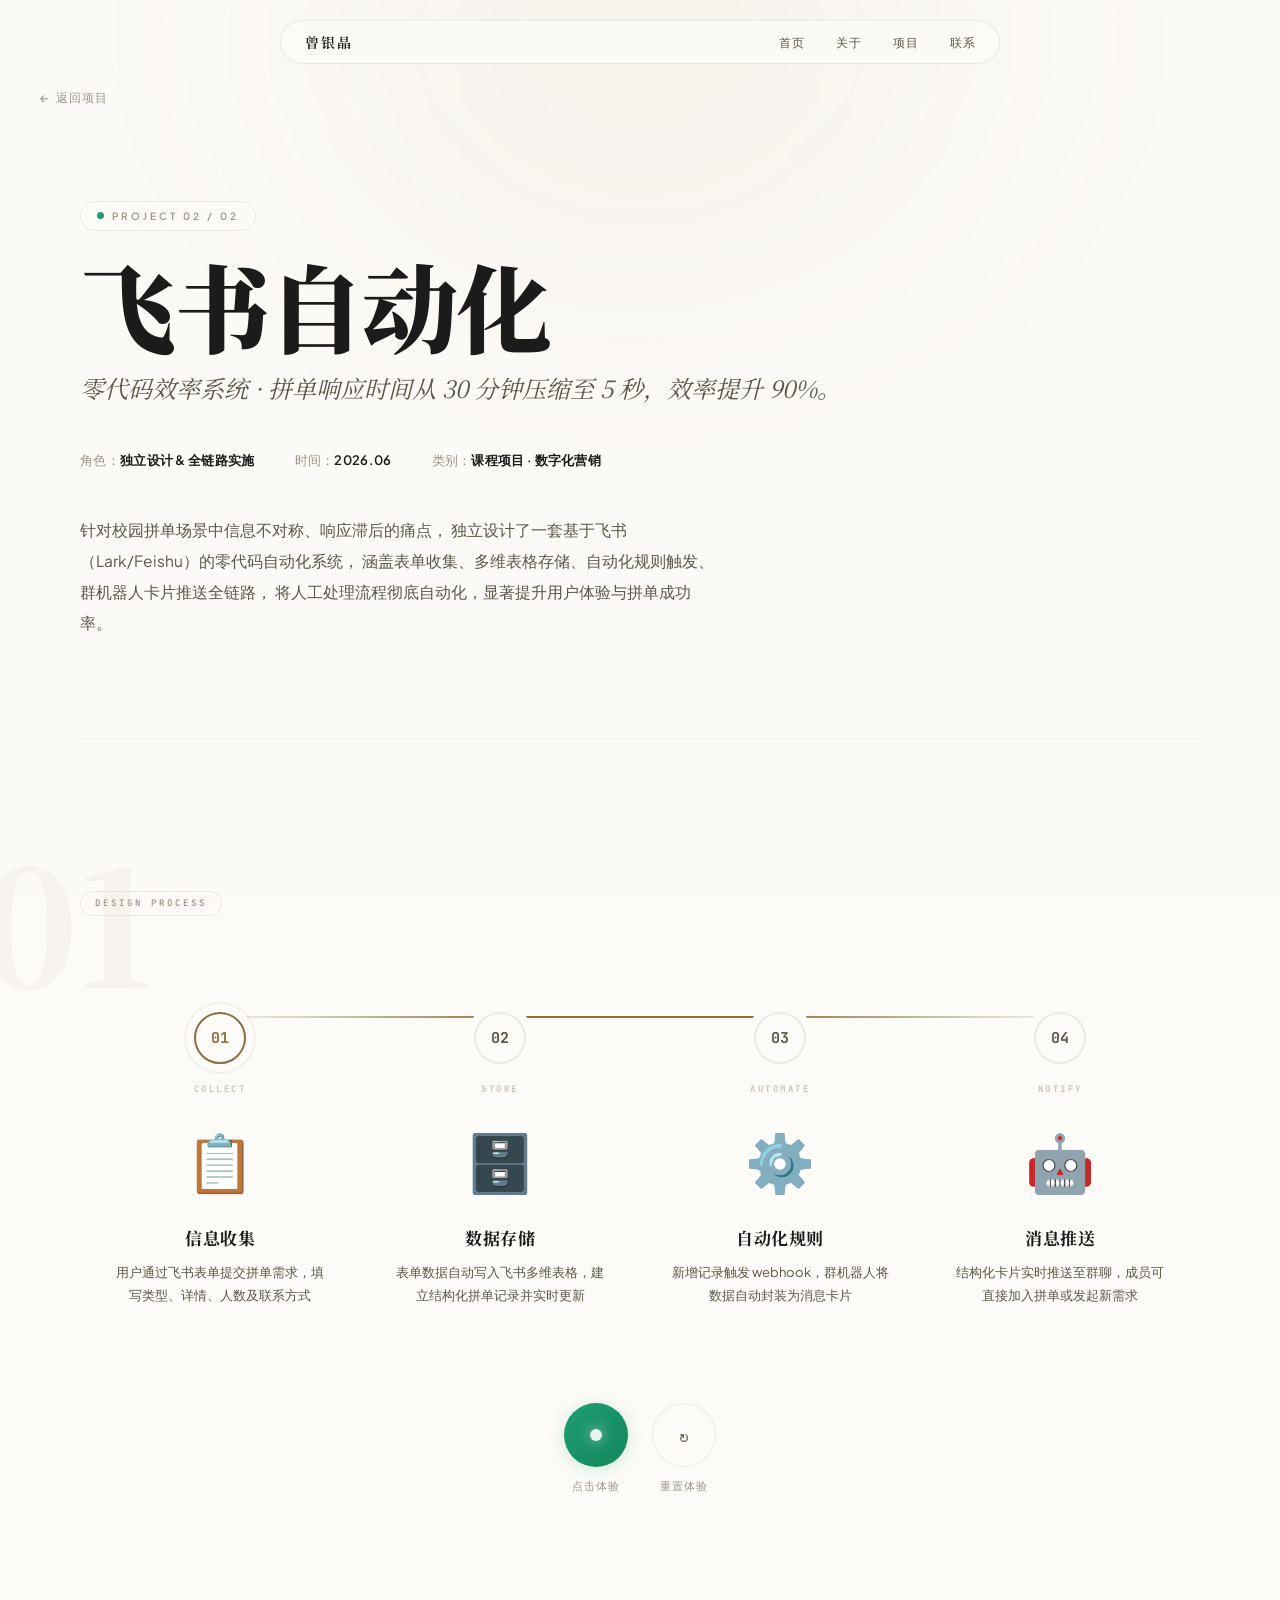
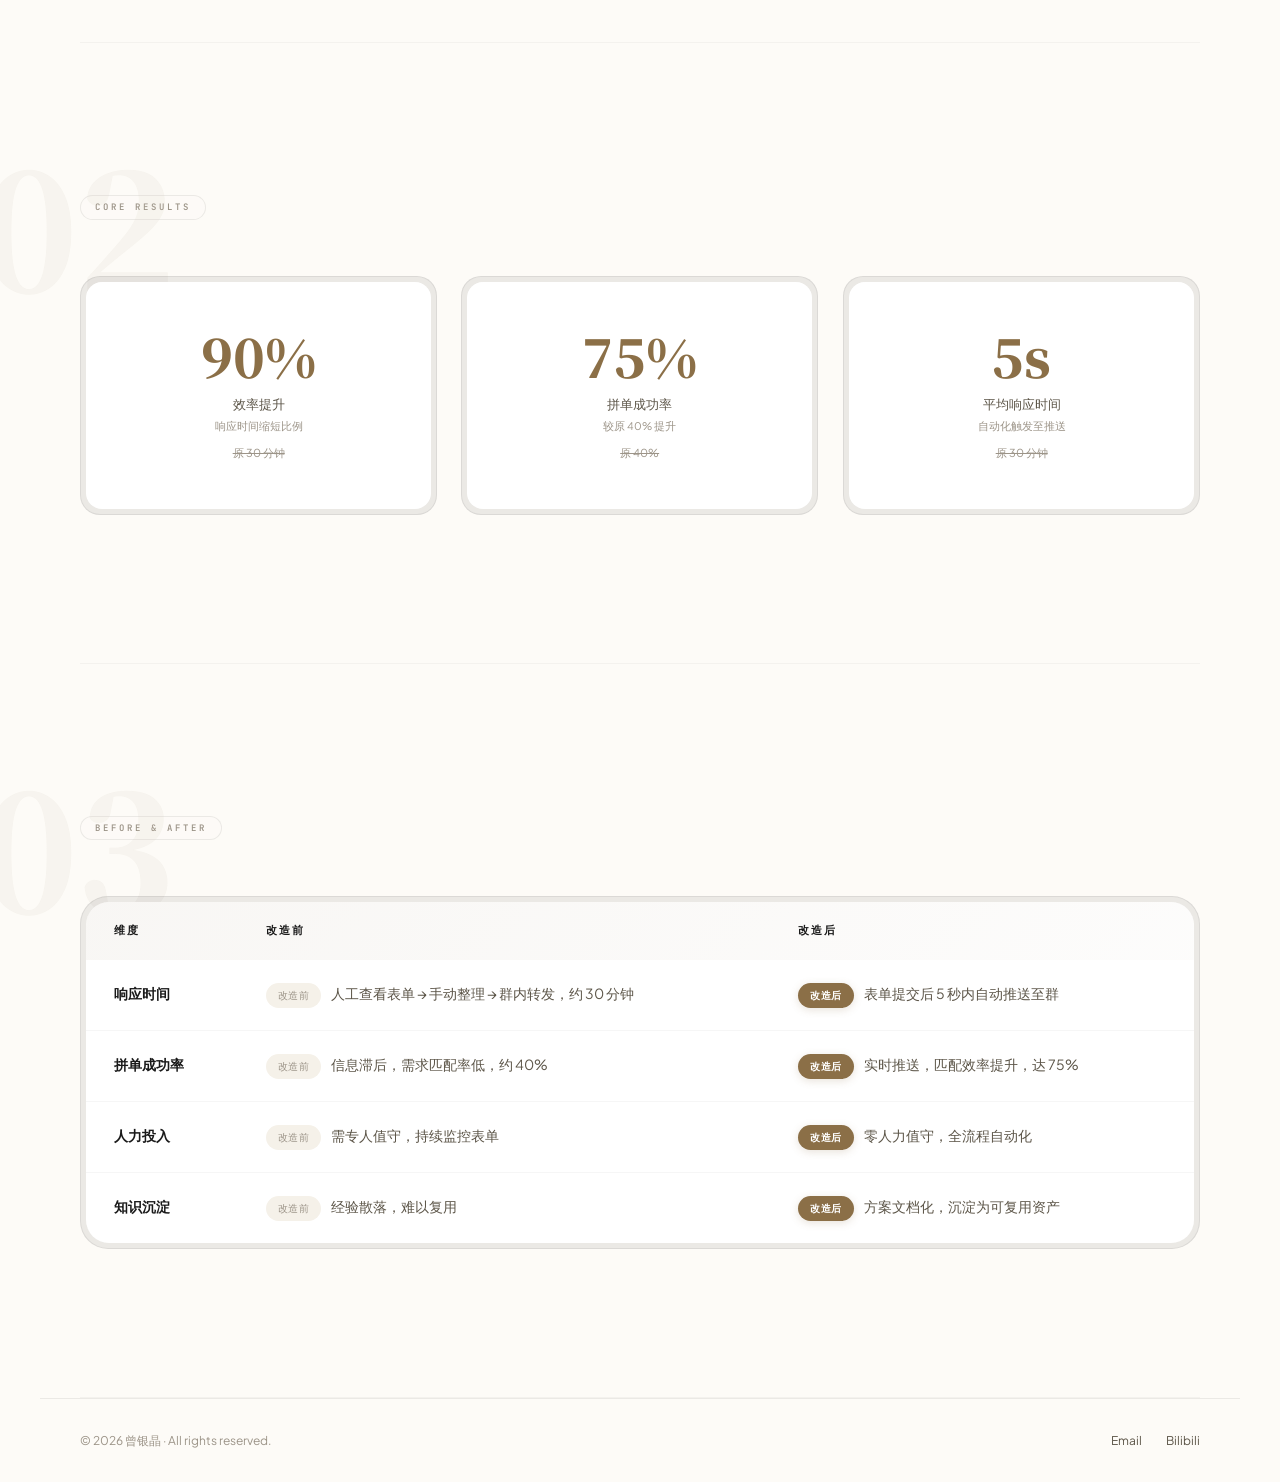
==== commit 03ba6fe3: "首页项目卡片优化：整体缩小+16:9封面+简介居中+PROJECTS标题与ABOUT ME统一大小" ====
--- a/feishu-project.html
+++ b/feishu-project.html
@@ -430,16 +430,33 @@
       .data-shell:hover { transform: translateY(-2px); }
       .data-shell:hover .data-core { transform: none; }
       .data-shell:hover .data-number { transform: none; }
-      .flow-chart { grid-template-columns: 1fr; gap: 16px 0; padding: 20px 0; }
+      .flow-chart { grid-template-columns: repeat(2, 1fr); gap: 10px; padding: 12px 0; }
       .flow-chart::after { display: none; }
-      .flow-node { padding: 56px 20px 24px; text-align: center; border-radius: 16px; position: relative; }
-      .flow-node-num { position: absolute; left: 50%; top: -22px; transform: translateX(-50%); width: 44px; height: 44px; }
-      .flow-node-label { margin-bottom: 8px; }
-      .flow-node-icon { font-size: 40px; margin-bottom: 8px; display: block; }
-      .flow-node-desc { max-width: 100%; font-size: 13.5px; }
-      .flow-node-title { margin-bottom: 4px; }
-      .flow-actions { flex-direction: column; align-items: stretch; margin-top: 28px; }
-      .btn-flow-action { justify-content: center; }
+      .flow-node { padding: 38px 14px 16px; text-align: center; border-radius: 14px; position: relative; }
+      .flow-node-num { position: absolute; left: 50%; top: -18px; transform: translateX(-50%); width: 36px; height: 36px; font-size: 12px; }
+      .flow-node-label { margin-bottom: 4px; font-size: 8px; letter-spacing: 2px; }
+      .flow-node-icon { font-size: 28px; margin-bottom: 4px; display: block; }
+      .flow-node-desc { max-width: 100%; font-size: 12px; line-height: 1.55; }
+      .flow-node-title { margin-bottom: 2px; font-size: 14px; }
+      .flow-actions { flex-direction: row; justify-content: center; margin-top: 20px; gap: 20px; }
+      .btn-flow-action { width: 56px; height: 56px; }
+      .btn-flow-primary .btn-flow-dot { width: 10px; height: 10px; }
+      .btn-flow-reset { font-size: 18px; }
+
+      .comparison-table, .comparison-table thead, .comparison-table tbody,
+      .comparison-table th, .comparison-table td, .comparison-table tr { display: block; }
+      .comparison-table thead { display: none; }
+      .comparison-table tbody tr {
+        padding: 16px 16px 14px; border-bottom: 1px solid rgba(26,26,26,0.06);
+      }
+      .comparison-table tbody tr:last-child { border-bottom: none; }
+      .comparison-table td {
+        padding: 4px 0; font-size: 12.5px; line-height: 1.65; border-bottom: none;
+      }
+      .comparison-table td:first-child {
+        padding-left: 0; font-size: 13px; font-weight: 700; margin-bottom: 4px;
+      }
+      .tag-before, .tag-after { font-size: 9px; padding: 3px 10px; margin-right: 6px; }
     }
 
     /* ============ FORM MODAL ============ */
@@ -453,37 +470,37 @@
     .form-modal-overlay.active { opacity: 1; pointer-events: auto; }
     .form-modal {
       background: transparent; padding: 5px; border: 1px solid var(--border);
-      border-radius: var(--radius-lg); max-width: 520px; width: calc(100% - 40px);
-      max-height: 85vh; overflow-y: auto; background: var(--border);
+      border-radius: var(--radius-lg); max-width: 480px; width: calc(100% - 40px);
+      background: var(--border);
       box-shadow: 0 32px 96px rgba(0,0,0,0.14), 0 0 0 1px rgba(26,26,26,0.04);
       transform: translateY(20px) scale(0.97);
       transition: transform 0.5s var(--ease-spring);
     }
     .form-modal-overlay.active .form-modal { transform: translateY(0) scale(1); }
     .form-modal-inner {
-      background: white; border-radius: 23px; padding: 40px 36px 32px;
+      background: white; border-radius: 23px; padding: 28px 28px 24px;
       box-shadow: inset 0 1px 1px rgba(255,255,255,0.4);
     }
     .form-modal-header {
-      display: flex; justify-content: space-between; align-items: center; margin-bottom: 28px;
-    }
-    .form-modal-title { font-family: var(--font-serif); font-size: 20px; font-weight: 700; }
+      display: flex; justify-content: space-between; align-items: center; margin-bottom: 18px;
+    }
+    .form-modal-title { font-family: var(--font-serif); font-size: 18px; font-weight: 700; }
     .form-modal-close {
-      width: 36px; height: 36px; border: 1px solid var(--border); border-radius: 50%;
-      background: none; cursor: pointer; font-size: 16px; color: var(--text-light);
+      width: 32px; height: 32px; border: 1px solid var(--border); border-radius: 50%;
+      background: none; cursor: pointer; font-size: 14px; color: var(--text-light);
       display: flex; align-items: center; justify-content: center;
       transition: all 0.3s var(--ease-lux);
     }
     .form-modal-close:hover { background: var(--text-dark); color: white; border-color: var(--text-dark); }
-    .form-group { margin-bottom: 20px; }
+    .form-group { margin-bottom: 12px; }
     .form-label {
-      display: block; font-size: 11px; font-weight: 600; letter-spacing: 1.5px;
-      color: var(--text-medium); margin-bottom: 6px; text-transform: uppercase;
+      display: block; font-size: 10px; font-weight: 600; letter-spacing: 1.5px;
+      color: var(--text-medium); margin-bottom: 4px; text-transform: uppercase;
     }
     .form-required { color: #E05050; margin-left: 2px; }
     .form-input, .form-select, .form-datetime {
-      width: 100%; padding: 12px 16px; border: 1px solid var(--border); border-radius: var(--radius-sm);
-      font-family: var(--font-sans); font-size: 14px; color: var(--text-dark);
+      width: 100%; padding: 10px 14px; border: 1px solid var(--border); border-radius: var(--radius-sm);
+      font-family: var(--font-sans); font-size: 13px; color: var(--text-dark);
       background: var(--bg-primary); outline: none;
       transition: border-color 0.3s var(--ease-lux), box-shadow 0.3s var(--ease-lux);
     }
@@ -493,19 +510,19 @@
     .form-input::placeholder { color: var(--text-faint); }
     .form-select { cursor: pointer; appearance: none; background-image: url("data:image/svg+xml,%3Csvg xmlns='http://www.w3.org/2000/svg' width='12' height='12' viewBox='0 0 12 12'%3E%3Cpath d='M3 5l3 3 3-3' fill='none' stroke='%239C9488' stroke-width='1.5'/%3E%3C/svg%3E"); background-repeat: no-repeat; background-position: right 14px center; padding-right: 40px; }
     .form-readonly { background: var(--bg-secondary); color: var(--text-light); cursor: not-allowed; }
-    .form-row { display: grid; grid-template-columns: 1fr 1fr; gap: 16px; }
-    .form-actions { display: flex; gap: 12px; margin-top: 32px; }
+    .form-row { display: grid; grid-template-columns: 1fr 1fr; gap: 12px; }
+    .form-actions { display: flex; gap: 10px; margin-top: 20px; }
     .btn-clear {
-      flex: 1; padding: 13px 24px; border: 1px solid var(--border); border-radius: var(--radius-pill);
-      background: white; font-family: var(--font-sans); font-size: 13px; font-weight: 600;
+      flex: 1; padding: 11px 20px; border: 1px solid var(--border); border-radius: var(--radius-pill);
+      background: white; font-family: var(--font-sans); font-size: 12px; font-weight: 600;
       color: var(--text-medium); cursor: pointer; transition: all 0.35s var(--ease-lux);
       letter-spacing: 0.5px;
     }
     .btn-clear:hover { background: #fff0f0; border-color: #E05050; color: #E05050; }
     .btn-submit {
-      flex: 1.5; padding: 13px 24px; border: none; border-radius: var(--radius-pill);
+      flex: 1.5; padding: 11px 20px; border: none; border-radius: var(--radius-pill);
       background: linear-gradient(135deg, #8B6F47 0%, #6B4F35 100%);
-      font-family: var(--font-sans); font-size: 13px; font-weight: 600;
+      font-family: var(--font-sans); font-size: 12px; font-weight: 600;
       color: white; cursor: pointer; transition: all 0.35s var(--ease-lux);
       letter-spacing: 0.5px;
     }
@@ -539,28 +556,62 @@
       box-shadow: 0 0 0 8px var(--bg-primary), 0 0 0 10px rgba(26,26,26,0.08);
     }
 
+    /* 4th node — reopen message card after close */
+    .flow-node-reopen { cursor: pointer; }
+    .flow-node-reopen .flow-node-icon {
+      transition: transform 0.3s var(--ease-lux);
+    }
+    .flow-node-reopen:hover .flow-node-icon {
+      transform: scale(1.12) rotate(5deg);
+    }
+    .flow-node-reopen .flow-node-num {
+      border-color: rgba(29,158,117,0.4);
+      color: #1D9E75;
+      box-shadow: 0 0 0 8px var(--bg-primary), 0 0 0 10px rgba(29,158,117,0.06);
+    }
+    .flow-node-reopen:hover .flow-node-num {
+      border-color: #1D9E75;
+      background: rgba(29,158,117,0.06);
+    }
+
     /* ============================================
        FLOW ACTION BUTTONS — below process cards
        ============================================ */
     .flow-actions {
       display: flex;
-      gap: 14px;
+      gap: 24px;
       justify-content: center;
       margin-top: 44px;
+    }
+    .flow-action-item {
+      display: flex;
+      flex-direction: column;
+      align-items: center;
+      gap: 10px;
+    }
+    .flow-action-label {
+      font-family: var(--font-sans);
+      font-size: 11px;
+      font-weight: 500;
+      color: var(--text-light);
+      letter-spacing: 1px;
+      text-align: center;
     }
     .btn-flow-action {
       display: inline-flex;
       align-items: center;
-      gap: 10px;
-      padding: 15px 36px;
-      border-radius: var(--radius-pill);
+      justify-content: center;
+      width: 64px;
+      height: 64px;
+      border-radius: 50%;
       border: none;
       font-family: var(--font-sans);
-      font-size: 14px;
+      font-size: 13px;
       font-weight: 600;
       letter-spacing: 1px;
       cursor: pointer;
       transition: all 0.45s var(--ease-lux);
+      flex-shrink: 0;
     }
     .btn-flow-primary {
       background: linear-gradient(135deg, #1D9E75 0%, #14855C 100%);
@@ -568,20 +619,20 @@
       box-shadow: 0 2px 16px rgba(29,158,117,0.22);
     }
     .btn-flow-primary:hover {
-      transform: translateY(-2px);
+      transform: translateY(-2px) scale(1.05);
       box-shadow: 0 6px 28px rgba(29,158,117,0.32);
     }
     .btn-flow-primary:active {
-      transform: translateY(0) scale(0.97);
+      transform: translateY(0) scale(0.95);
       transition: transform 0.1s;
     }
     .btn-flow-dot {
       display: inline-block;
-      width: 9px;
-      height: 9px;
+      width: 12px;
+      height: 12px;
       border-radius: 50%;
-      background: rgba(255,255,255,0.85);
-      box-shadow: 0 0 10px rgba(255,255,255,0.5);
+      background: rgba(255,255,255,0.9);
+      box-shadow: 0 0 14px rgba(255,255,255,0.6);
       animation: pulseDot 1.8s ease-in-out infinite;
     }
     @keyframes pulseDot {
@@ -590,17 +641,19 @@
     }
     .btn-flow-reset {
       background: var(--bg-primary);
-      border: 1px solid var(--border);
+      border: 1.5px solid var(--border);
       color: var(--text-medium);
+      font-size: 20px;
+      font-weight: 400;
     }
     .btn-flow-reset:hover {
       border-color: var(--text-dark);
       color: var(--text-dark);
       background: var(--bg-warm);
-      transform: translateY(-1px);
+      transform: translateY(-2px) scale(1.05);
     }
     .btn-flow-reset:active {
-      transform: translateY(0) scale(0.97);
+      transform: translateY(0) scale(0.95);
       transition: transform 0.1s;
     }
 
@@ -618,130 +671,134 @@
       border-radius: 20px;
       max-width: 440px;
       width: calc(100% - 40px);
-      max-height: calc(100vh - 80px);
-      overflow-y: auto;
-      overflow-x: hidden;
       transform: translateY(30px) scale(0.96);
       transition: transform 0.6s var(--ease-spring);
       box-shadow: 0 32px 96px rgba(0,0,0,0.16), 0 8px 32px rgba(0,0,0,0.08);
-      scrollbar-width: thin;
-      scrollbar-color: transparent transparent;
-    }
-    .msg-card::-webkit-scrollbar { width: 4px; }
-    .msg-card::-webkit-scrollbar-thumb { background: rgba(0,0,0,0.12); border-radius: 4px; }
-    .msg-card::-webkit-scrollbar-track { background: transparent; }
+    }
     .msg-card-overlay.active .msg-card { transform: translateY(0) scale(1); }
     /* Header */
     .msg-card-header {
       background: linear-gradient(135deg, #1D9E75 0%, #14855C 100%);
-      padding: 22px 28px;
-      display: flex; align-items: center; gap: 14px;
-    }
+      padding: 16px 20px;
+      display: flex; align-items: center; gap: 12px;
+      position: relative;
+    }
+    .msg-card-close {
+      position: absolute; top: 12px; right: 14px;
+      width: 28px; height: 28px; border-radius: 50%;
+      border: 1px solid rgba(255,255,255,0.3);
+      background: rgba(255,255,255,0.1);
+      color: white; font-size: 14px; cursor: pointer;
+      display: flex; align-items: center; justify-content: center;
+      transition: all 0.3s;
+      line-height: 1;
+    }
+    .msg-card-close:hover { background: rgba(255,255,255,0.25); border-color: rgba(255,255,255,0.6); }
     .msg-card-bot-avatar {
-      width: 44px; height: 44px; border-radius: 12px;
+      width: 36px; height: 36px; border-radius: 10px;
       background: rgba(255,255,255,0.18);
       display: flex; align-items: center; justify-content: center;
-      font-size: 22px;
+      font-size: 18px;
       backdrop-filter: blur(4px);
     }
     .msg-card-bot-info { color: white; }
-    .msg-card-bot-name { font-size: 15px; font-weight: 600; line-height: 1.3; }
-    .msg-card-bot-sub { font-size: 11.5px; opacity: 0.7; }
+    .msg-card-bot-name { font-size: 13px; font-weight: 600; line-height: 1.3; }
+    .msg-card-bot-sub { font-size: 10px; opacity: 0.7; }
     /* Body */
-    .msg-card-body { padding: 28px 28px 20px; }
+    .msg-card-body { padding: 20px 20px 16px; }
     /* Order banner */
     .msg-card-order-banner {
-      display: flex; align-items: center; gap: 12px;
-      margin-bottom: 24px; padding-bottom: 20px;
+      display: flex; align-items: center; gap: 10px;
+      margin-bottom: 14px; padding-bottom: 12px;
       border-bottom: 1px solid var(--border);
     }
-    .msg-card-order-icon { font-size: 32px; line-height: 1; }
+    .msg-card-order-icon { font-size: 24px; line-height: 1; }
     .msg-card-order-title {
-      font-family: var(--font-serif); font-size: 19px; font-weight: 700;
+      font-family: var(--font-serif); font-size: 16px; font-weight: 700;
       color: var(--text-dark); line-height: 1.3;
     }
     .msg-card-order-badge {
-      display: inline-block; margin-top: 4px;
-      font-family: var(--font-sans); font-size: 10px; font-weight: 600;
-      padding: 3px 10px; border-radius: 6px;
+      display: inline-block; margin-top: 2px;
+      font-family: var(--font-sans); font-size: 9px; font-weight: 600;
+      padding: 2px 8px; border-radius: 5px;
       background: rgba(29,158,117,0.08); color: #1D9E75;
       letter-spacing: 1px;
     }
     /* Detail highlight box */
     .msg-card-detail-box {
       background: var(--bg-secondary);
-      border-radius: 14px;
-      padding: 18px 20px;
-      margin-bottom: 18px;
+      border-radius: 12px;
+      padding: 12px 14px;
+      margin-bottom: 10px;
     }
     .msg-card-detail-box .msg-card-detail-type {
-      font-size: 11px; font-weight: 600; color: var(--accent);
-      letter-spacing: 1.5px; text-transform: uppercase; margin-bottom: 6px;
+      font-size: 9px; font-weight: 600; color: var(--accent);
+      letter-spacing: 1.5px; text-transform: uppercase; margin-bottom: 3px;
     }
     .msg-card-detail-box .msg-card-detail-text {
-      font-size: 15px; font-weight: 600; color: var(--text-dark); line-height: 1.4;
+      font-size: 13px; font-weight: 600; color: var(--text-dark); line-height: 1.35;
     }
     /* Info rows in a clean grid */
     .msg-card-info-grid {
       display: grid; grid-template-columns: 1fr 1fr;
-      gap: 12px 24px; margin-bottom: 6px;
+      gap: 8px 16px; margin-bottom: 4px;
     }
     .msg-card-info-item {
-      display: flex; flex-direction: column; gap: 2px;
+      display: flex; flex-direction: column; gap: 1px;
     }
     .msg-card-info-label {
-      font-size: 10.5px; font-weight: 600; letter-spacing: 1.2px;
+      font-size: 9px; font-weight: 600; letter-spacing: 1.2px;
       color: var(--text-light); text-transform: uppercase;
     }
     .msg-card-info-value {
-      font-size: 13.5px; font-weight: 500; color: var(--text-dark);
+      font-size: 12px; font-weight: 500; color: var(--text-dark);
     }
     .msg-card-info-value.highlight { color: #1D9E75; font-weight: 600; }
     /* Footer actions */
     .msg-card-footer {
-      padding: 20px 28px 28px;
-      display: flex; flex-direction: column; gap: 10px;
+      padding: 14px 20px 20px;
+      display: flex; flex-direction: column; gap: 8px;
     }
     .msg-card-actions-row {
-      display: flex; gap: 10px;
+      display: flex; gap: 8px;
     }
     .btn-msg-primary {
-      flex: 1; padding: 14px 20px; border: none; border-radius: 14px;
+      flex: 1; padding: 11px 16px; border: none; border-radius: 12px;
       background: linear-gradient(135deg, #1D9E75 0%, #14855C 100%);
-      font-family: var(--font-sans); font-size: 14px; font-weight: 600;
+      font-family: var(--font-sans); font-size: 13px; font-weight: 600;
       color: white; cursor: pointer; letter-spacing: 0.5px;
       transition: all 0.35s var(--ease-lux);
     }
     .btn-msg-primary:hover { opacity: 0.92; transform: translateY(-1px); box-shadow: 0 4px 20px rgba(29,158,117,0.3); }
     .btn-msg-primary.joined { background: #C8C0B0; pointer-events: none; opacity: 0.7; }
     .btn-msg-secondary {
-      flex: 1; padding: 14px 20px; border: 1px solid var(--border); border-radius: 14px;
-      background: white; font-family: var(--font-sans); font-size: 14px; font-weight: 600;
+      flex: 1; padding: 11px 16px; border: 1px solid var(--border); border-radius: 12px;
+      background: white; font-family: var(--font-sans); font-size: 13px; font-weight: 600;
       color: var(--text-dark); cursor: pointer; letter-spacing: 0.5px;
       transition: all 0.35s var(--ease-lux);
     }
     .btn-msg-secondary:hover { background: var(--bg-secondary); border-color: var(--accent); }
     .btn-msg-reset {
-      padding: 8px; border: none; background: transparent;
-      font-size: 12px; color: var(--text-light); cursor: pointer;
+      padding: 6px; border: none; background: transparent;
+      font-size: 11px; color: var(--text-light); cursor: pointer;
       text-align: center; letter-spacing: 0.5px;
       transition: color 0.3s;
     }
     .btn-msg-reset:hover { color: var(--text-medium); }
     /* Join confirmation line */
     .join-confirm {
-      margin-top: 10px; padding: 10px 14px;
-      background: #F6FCF9; border-radius: 10px;
-      font-size: 12px; color: #14855C;
+      margin-top: 8px; padding: 8px 12px;
+      background: #F6FCF9; border-radius: 8px;
+      font-size: 11px; color: #14855C;
       border: 1px solid rgba(29,158,117,0.12);
     }
 
     /* Join success banner — prominent success notification */
     .join-success-banner {
-      margin-top: 16px; padding: 16px 18px;
+      margin-top: 10px; padding: 12px 14px;
       background: linear-gradient(135deg, #F0FBF7 0%, #E7F7F0 100%);
       border: 1px solid rgba(29,158,117,0.16);
-      border-radius: 14px;
+      border-radius: 12px;
       text-align: center;
       animation: successIn 0.5s var(--ease-spring);
     }
@@ -751,8 +808,8 @@
     }
     .join-success-icon {
       display: block;
-      font-size: 32px;
-      margin-bottom: 6px;
+      font-size: 24px;
+      margin-bottom: 4px;
       animation: successBounce 0.6s var(--ease-spring) 0.15s both;
     }
     @keyframes successBounce {
@@ -762,40 +819,40 @@
     }
     .join-success-title {
       font-family: var(--font-serif);
-      font-size: 15px;
+      font-size: 13px;
       font-weight: 700;
       color: #14855C;
-      margin-bottom: 10px;
+      margin-bottom: 6px;
       letter-spacing: 0.5px;
     }
     .join-success-info {
       display: flex;
       flex-direction: column;
-      gap: 6px;
+      gap: 4px;
       text-align: left;
     }
     .join-success-row {
       display: flex;
       align-items: center;
-      gap: 8px;
-      padding: 6px 12px;
+      gap: 6px;
+      padding: 5px 10px;
       background: rgba(255,255,255,0.7);
-      border-radius: 8px;
-      font-size: 12px;
+      border-radius: 7px;
+      font-size: 11px;
     }
     .join-success-row-icon {
-      font-size: 16px;
+      font-size: 14px;
       flex-shrink: 0;
     }
     .join-success-row-label {
       color: var(--text-light);
-      font-size: 10px;
-      margin-bottom: 1px;
+      font-size: 9px;
+      margin-bottom: 0;
     }
     .join-success-row-value {
       color: var(--text-dark);
       font-weight: 600;
-      font-size: 13px;
+      font-size: 12px;
     }
   </style>
 </head>
@@ -882,13 +939,18 @@
 
     <!-- Action buttons -->
     <div class="flow-actions">
-      <button class="btn-flow-action btn-flow-primary" onclick="openFormModal()">
-        <span class="btn-flow-dot"></span>
-        点击体验
-      </button>
-      <button class="btn-flow-action btn-flow-reset" onclick="resetExperience()">
-        重置体验
-      </button>
+      <div class="flow-action-item">
+        <button class="btn-flow-action btn-flow-primary" onclick="openFormModal()">
+          <span class="btn-flow-dot"></span>
+        </button>
+        <span class="flow-action-label">点击体验</span>
+      </div>
+      <div class="flow-action-item">
+        <button class="btn-flow-action btn-flow-reset" onclick="resetExperience()">
+          ↻
+        </button>
+        <span class="flow-action-label">重置体验</span>
+      </div>
     </div>
   </section>
 
@@ -1056,6 +1118,7 @@
   <div class="msg-card-overlay" id="msgCardOverlay">
     <div class="msg-card">
       <div class="msg-card-header">
+        <button class="msg-card-close" onclick="closeMsgCard()" title="关闭">✕</button>
         <div class="msg-card-bot-avatar">🤖</div>
         <div class="msg-card-bot-info">
           <div class="msg-card-bot-name">群机器人 · 速拼校园</div>
@@ -1074,7 +1137,6 @@
       </div>
     </div>
   </div>
-
   <script>
     // === SCROLL PROGRESS ===
     (function() {
@@ -1250,14 +1312,19 @@
       card.classList.remove('active');
       card.style.display = 'none';
 
-      // Reset flow nodes
-      var nodes = document.querySelectorAll('.flow-node');
-      nodes.forEach(function(n) { n.classList.remove('flow-active'); });
-
       // Reset join button state
       var btn = document.getElementById('btnJoin');
       btn.textContent = '我要拼单';
       btn.classList.remove('joined');
+
+      // Deactivate 04 node reopen ability + clear order
+      var nodes = document.querySelectorAll('.flow-node');
+      nodes.forEach(function(n) { n.classList.remove('flow-active'); });
+      if (nodes[3]) {
+        nodes[3].classList.remove('flow-node-reopen');
+        delete nodes[3].dataset.reopenBound;
+      }
+      currentOrder = null;
 
       // Remove join confirmation & success banner
       var confirmEl = document.querySelector('.join-confirm');
@@ -1275,6 +1342,32 @@
       document.getElementById('formName').value = demoData.name;
       document.getElementById('formCreated').value = '';
       document.body.style.overflow = '';
+    }
+
+    // Close card without resetting — 04 flow node can reopen it
+    function closeMsgCard() {
+      var card = document.getElementById('msgCardOverlay');
+      card.classList.remove('active');
+      setTimeout(function() {
+        card.style.display = 'none';
+        document.body.style.overflow = '';
+      }, 500);
+      // Activate 04 node as reopen trigger (only now that card has been seen)
+      var flowNodes = document.querySelectorAll('.flow-node');
+      if (flowNodes[3] && !flowNodes[3].dataset.reopenBound) {
+        flowNodes[3].dataset.reopenBound = '1';
+        flowNodes[3].classList.add('flow-node-reopen');
+        flowNodes[3].addEventListener('click', reopenMsgCard);
+      }
+    }
+
+    function reopenMsgCard() {
+      if (!currentOrder) return;
+      var card = document.getElementById('msgCardOverlay');
+      card.style.display = '';
+      card.offsetHeight;
+      card.classList.add('active');
+      document.body.style.overflow = 'hidden';
     }
 
     var joinCount = 0;
@@ -1399,6 +1492,7 @@
         flowNodes[0].classList.add('flow-node-clickable');
         flowNodes[0].addEventListener('click', openFormModal);
       }
+      // 4th flow node — listeners will be activated after card is shown+closed
     });
 
     // Close modals on overlay click
@@ -1409,7 +1503,7 @@
       if (e.target === this) closeJoinForm();
     });
     document.getElementById('msgCardOverlay').addEventListener('click', function(e) {
-      if (e.target === this) resetExperience();
+      if (e.target === this) closeMsgCard();
     });
   </script>
 
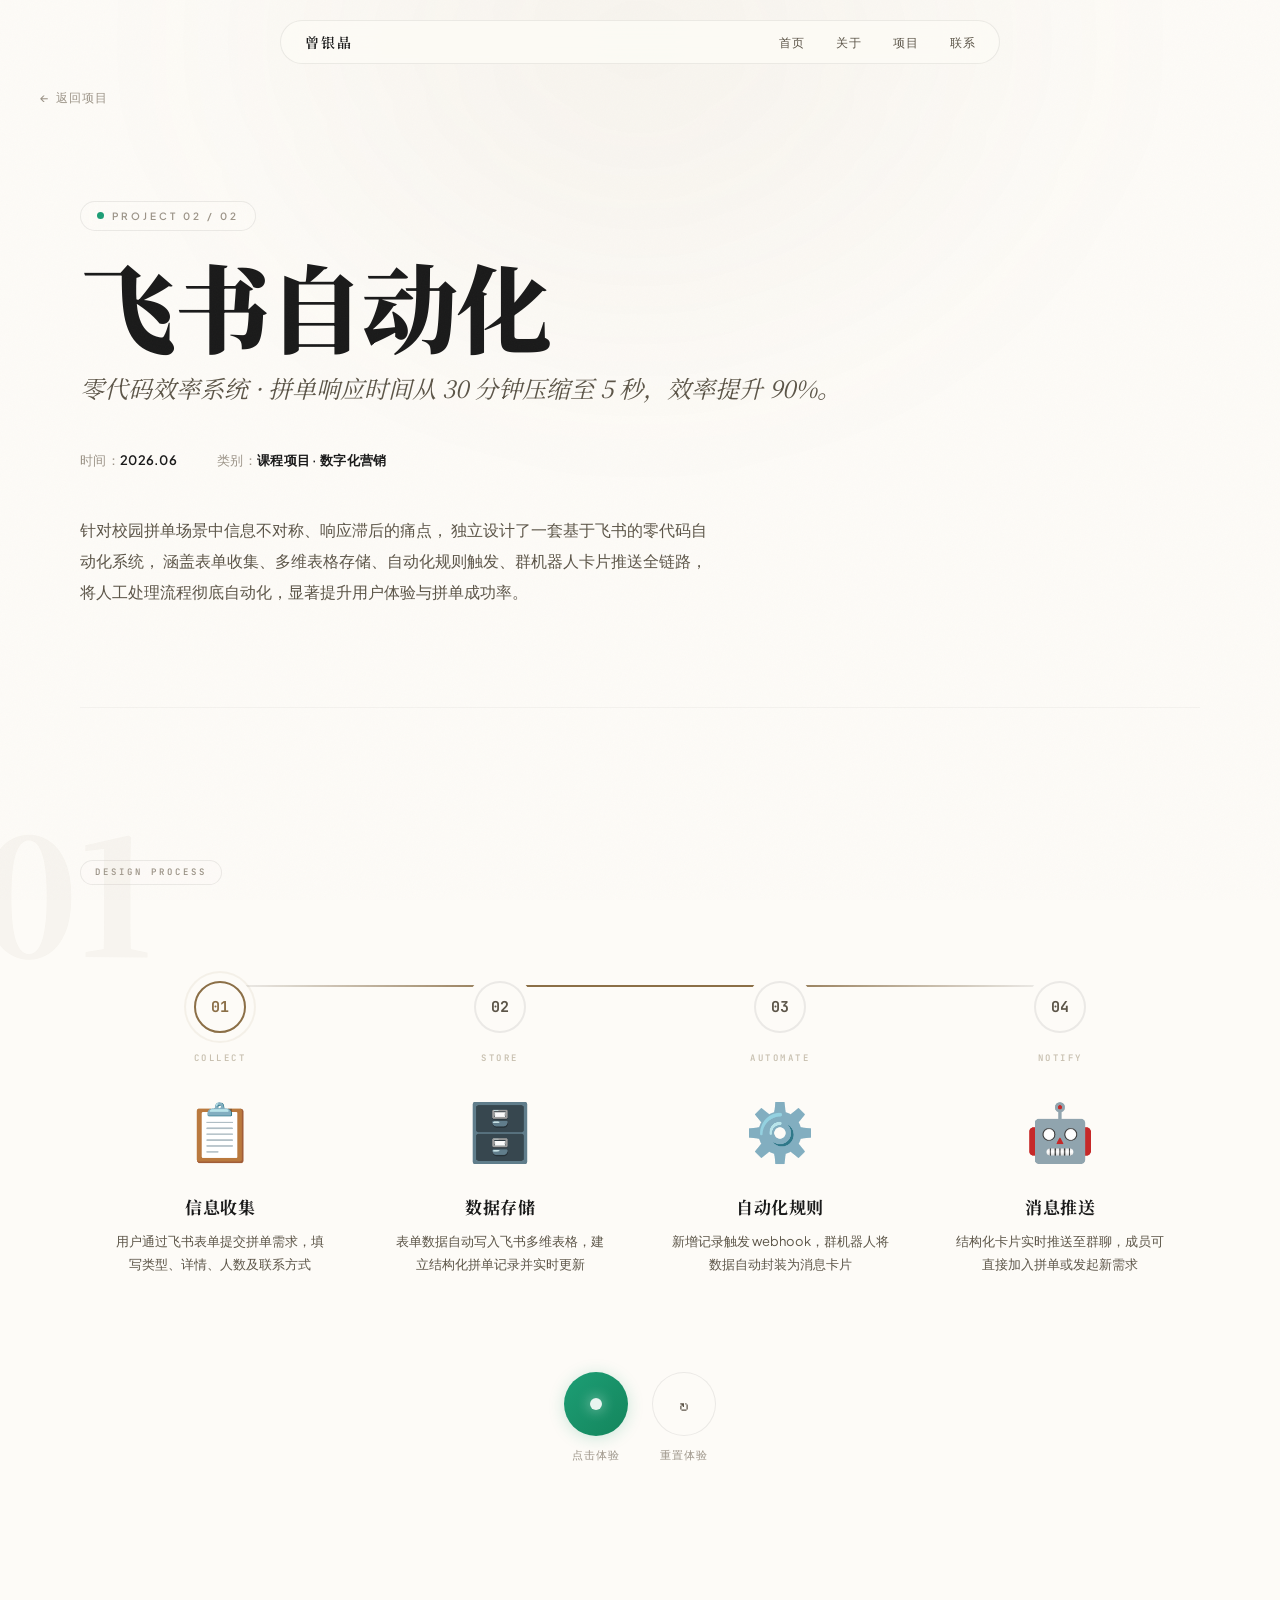
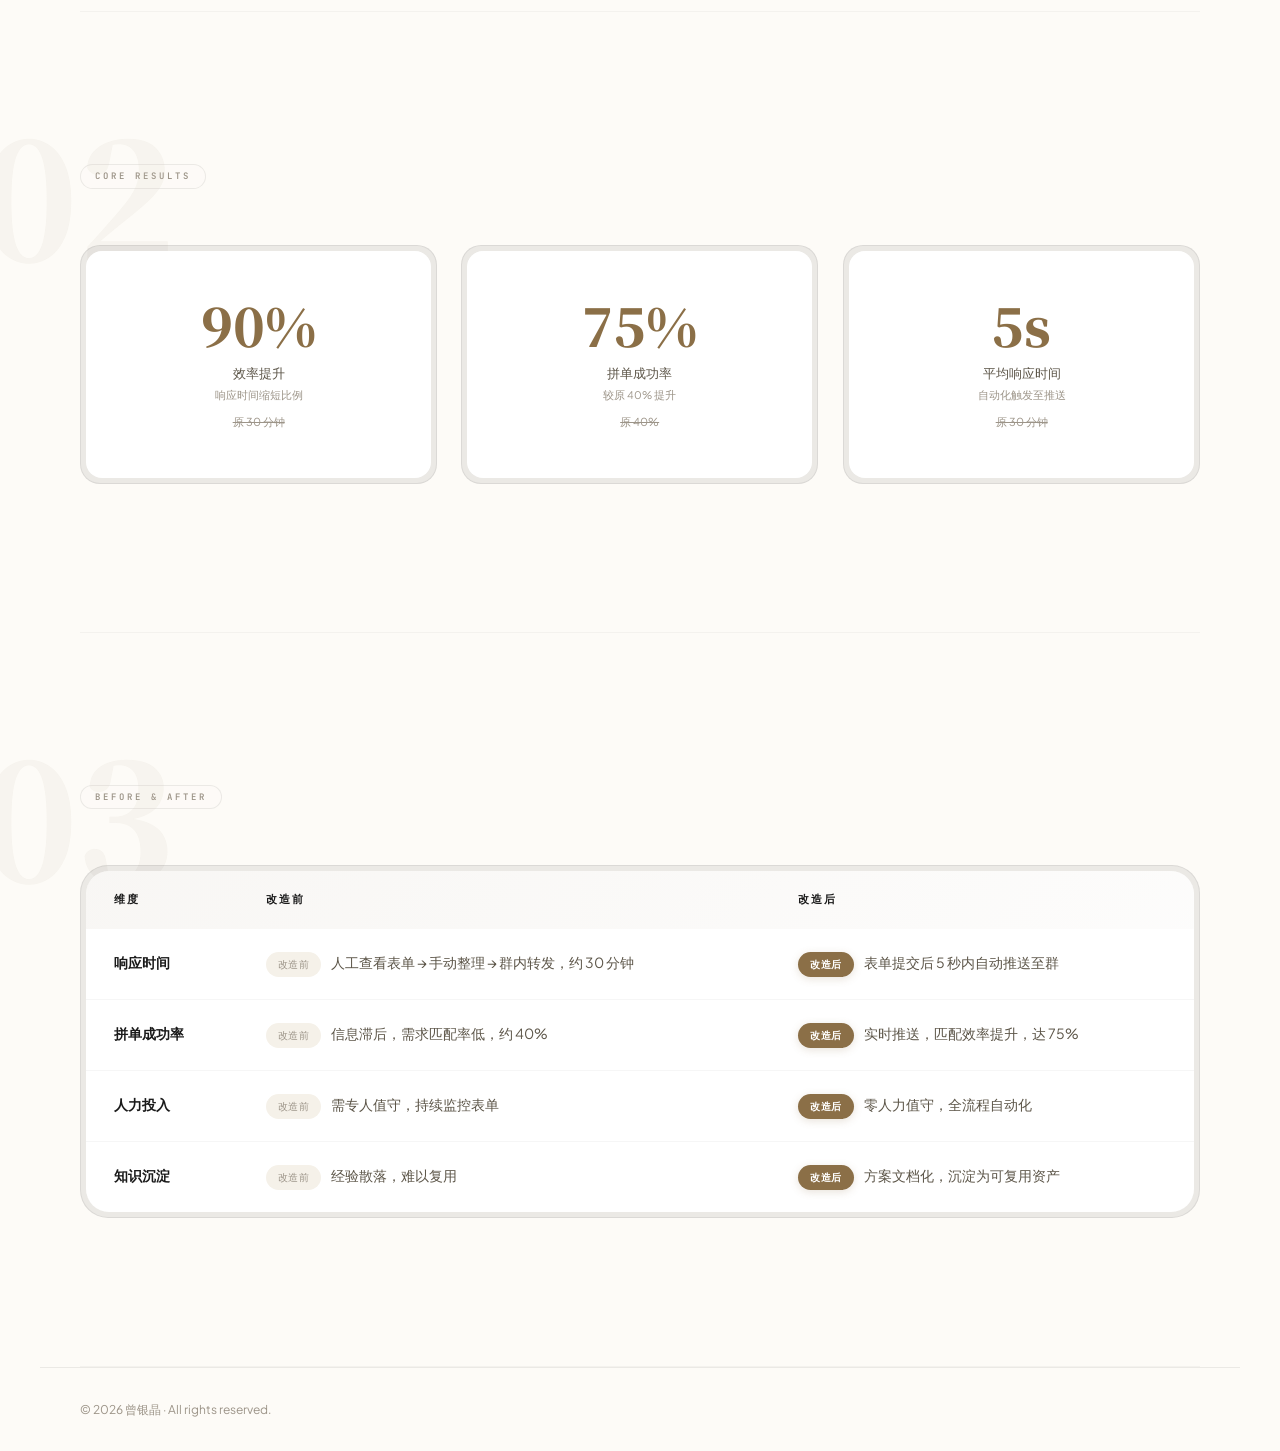
==== commit 726b8ad8: "feat: update About Me labels to Chinese, replace hero photos, update Feishu project defaults" ====
--- a/feishu-project.html
+++ b/feishu-project.html
@@ -888,13 +888,12 @@
     <h1 class="project-hero-title">飞书自动化</h1>
     <p class="project-hero-subtitle">零代码效率系统 · 拼单响应时间从 30 分钟压缩至 5 秒，效率提升 90%。</p>
     <div class="project-hero-meta">
-      <div class="meta-item">角色：<strong>独立设计 & 全链路实施</strong></div>
       <div class="meta-item">时间：<strong>2026.06</strong></div>
       <div class="meta-item">类别：<strong>课程项目 · 数字化营销</strong></div>
     </div>
     <p class="project-hero-desc">
       针对校园拼单场景中信息不对称、响应滞后的痛点，
-      独立设计了一套基于飞书（Lark/Feishu）的零代码自动化系统，
+      独立设计了一套基于飞书的零代码自动化系统，
       涵盖表单收集、多维表格存储、自动化规则触发、群机器人卡片推送全链路，
       将人工处理流程彻底自动化，显著提升用户体验与拼单成功率。
     </p>
@@ -1026,10 +1025,6 @@
 
   <footer>
     <div>&copy; 2026 曾银晶 &middot; All rights reserved.</div>
-    <div class="footer-links">
-      <a href="mailto:LinWan1020@163.com">Email</a>
-      <a href="https://space.bilibili.com/2031015294" target="_blank">Bilibili</a>
-    </div>
   </footer>
 
   <!-- ============ FORM PREVIEW MODAL ============ -->
@@ -1043,15 +1038,15 @@
       <div class="form-group">
         <label class="form-label">拼单类型 <span class="form-required">*</span></label>
         <select class="form-select" id="formType">
-          <option value="外卖" selected>外卖</option>
-          <option value="拼车">拼车</option>
+          <option value="外卖">外卖</option>
+          <option value="拼车" selected>拼车</option>
           <option value="教材打印">教材打印</option>
           <option value="门票演出">门票演出</option>
         </select>
       </div>
       <div class="form-group">
         <label class="form-label">需求详情 <span class="form-required">*</span></label>
-        <input class="form-input" type="text" id="formDetail" placeholder="如"金拱门12号套餐"" value="金拱门12号套餐">
+        <input class="form-input" type="text" id="formDetail" placeholder="如：从大学城到白云机场" value="从大学城到白云机场">
       </div>
       <div class="form-row">
         <div class="form-group">
@@ -1104,7 +1099,7 @@
       </div>
       <div class="form-group">
         <label class="form-label">姓名 <span class="form-required">*</span></label>
-        <input class="form-input" type="text" id="joinName" value="X">
+        <input class="form-input" type="text" id="joinName" value="用户1">
       </div>
       <div class="form-actions">
         <button class="btn-clear" onclick="closeJoinForm()">取消</button>
@@ -1183,8 +1178,8 @@
 
     // ============ FORM MODAL LOGIC ============
     var demoData = {
-      type: '外卖',
-      detail: '金拱门12号套餐',
+      type: '拼车',
+      detail: '从大学城到白云机场',
       lack: '2',
       contact: '1234567',
       start: '2026-06-21T11:00',
@@ -1201,7 +1196,7 @@
       document.body.style.overflow = '';
     }
     function clearForm() {
-      document.getElementById('formType').value = '外卖';
+      document.getElementById('formType').value = '拼车';
       document.getElementById('formDetail').value = '';
       document.getElementById('formLack').value = '';
       document.getElementById('formContact').value = '';
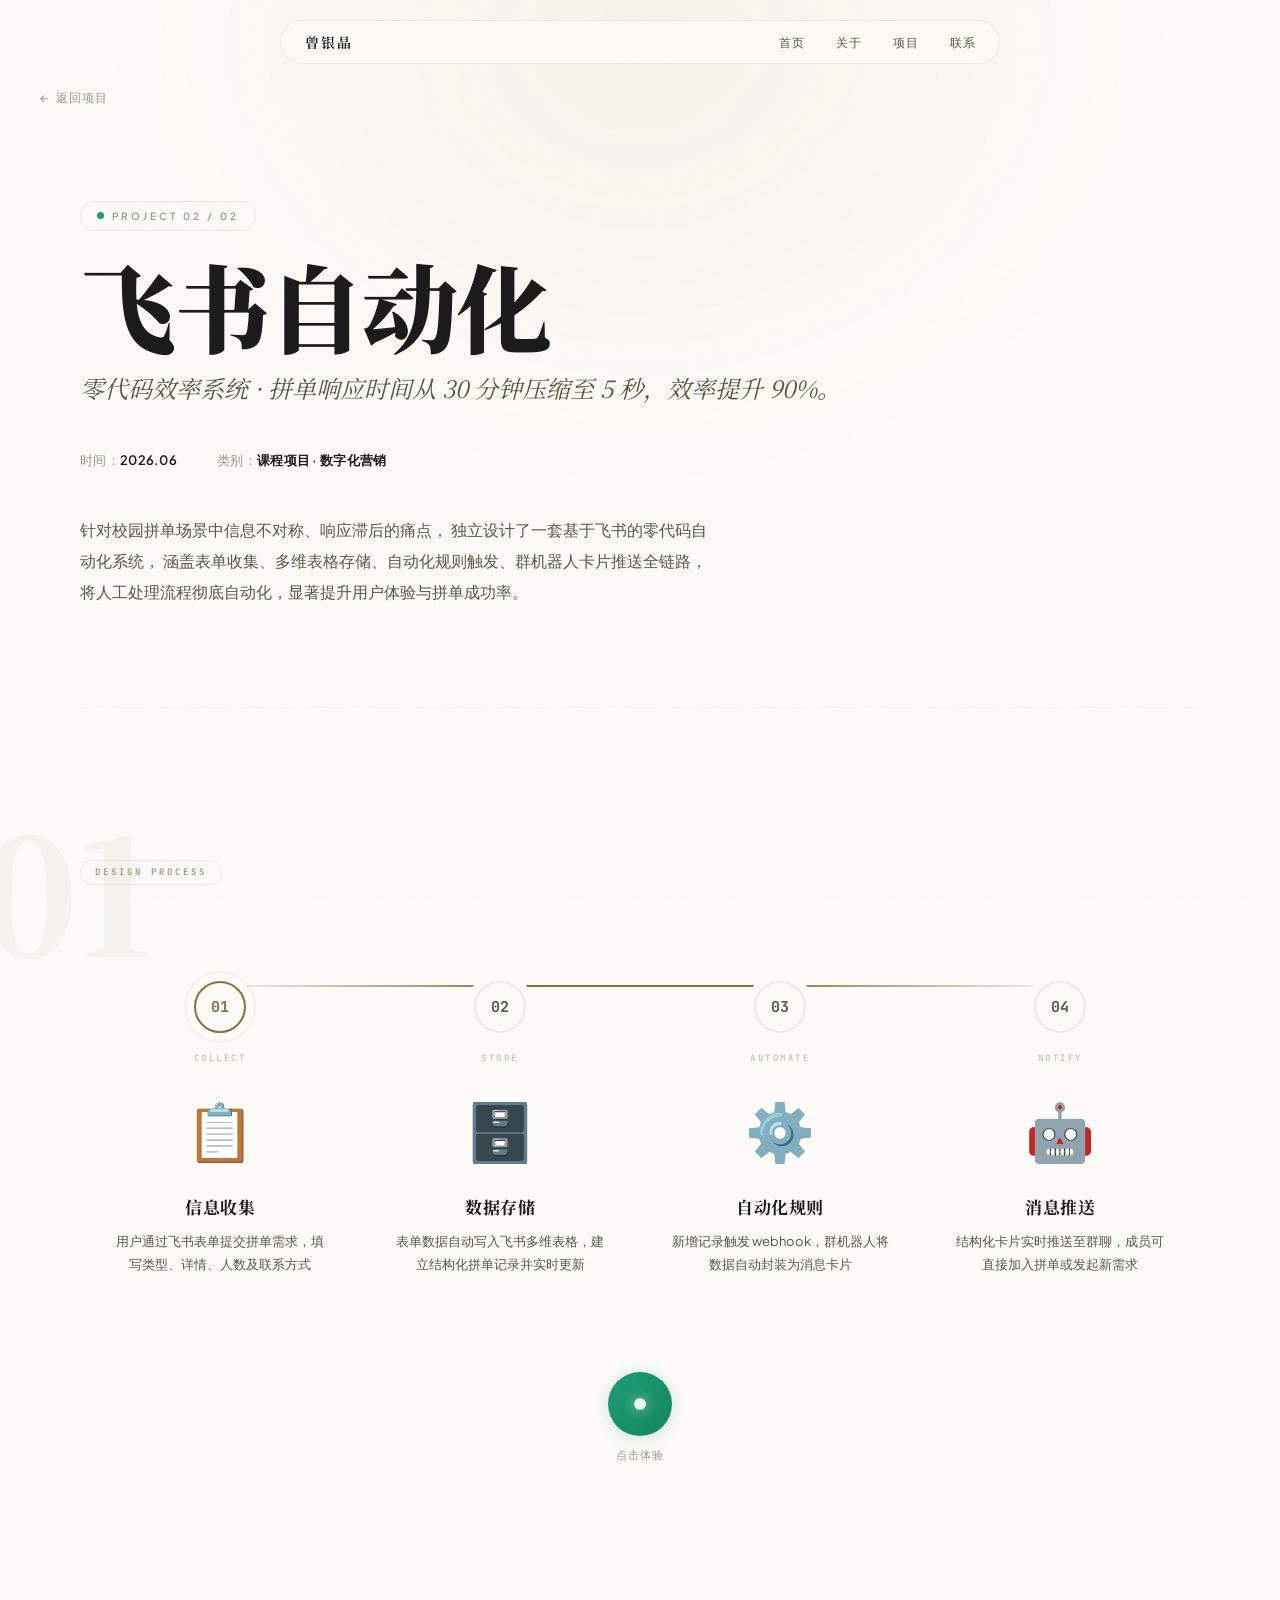
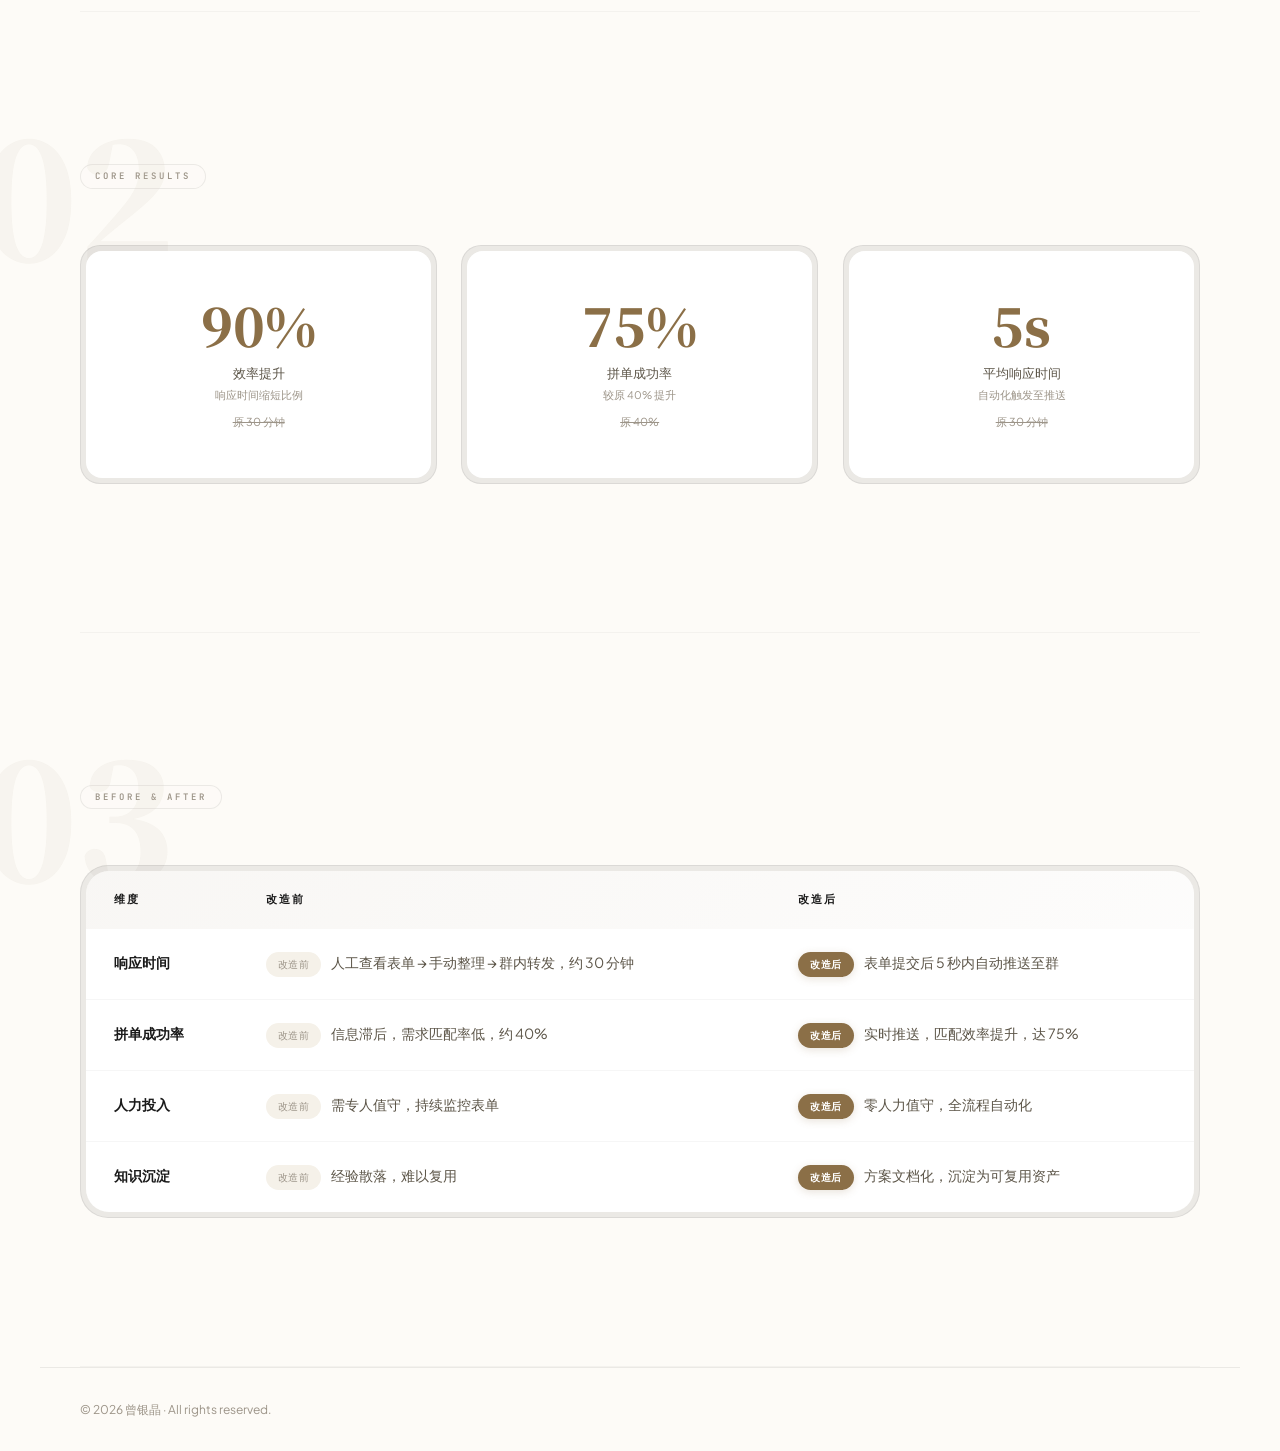
==== commit 42ff8f4f: "feat: merge experience buttons into single toggle (点击体验/重置体验)" ====
--- a/feishu-project.html
+++ b/feishu-project.html
@@ -656,6 +656,17 @@
       transform: translateY(0) scale(0.95);
       transition: transform 0.1s;
     }
+    .btn-flow-arrow {
+      display: none;
+      font-size: 20px;
+      line-height: 1;
+    }
+    .btn-flow-reset .btn-flow-arrow {
+      display: inline-block;
+    }
+    .btn-flow-reset .btn-flow-dot {
+      display: none;
+    }
 
     /* Message card overlay */
     .msg-card-overlay {
@@ -936,19 +947,14 @@
       </div>
     </div>
 
-    <!-- Action buttons -->
-    <div class="flow-actions">
+    <!-- Action buttons: single toggle button -->
+    <div class="flow-actions" id="flowActions">
       <div class="flow-action-item">
-        <button class="btn-flow-action btn-flow-primary" onclick="openFormModal()">
-          <span class="btn-flow-dot"></span>
+        <button class="btn-flow-action btn-flow-primary" id="btnToggleExperience" onclick="toggleExperience()">
+          <span class="btn-flow-dot" id="toggleDot"></span>
+          <span class="btn-flow-arrow" id="toggleArrow">↻</span>
         </button>
-        <span class="flow-action-label">点击体验</span>
-      </div>
-      <div class="flow-action-item">
-        <button class="btn-flow-action btn-flow-reset" onclick="resetExperience()">
-          ↻
-        </button>
-        <span class="flow-action-label">重置体验</span>
+        <span class="flow-action-label" id="toggleLabel">点击体验</span>
       </div>
     </div>
   </section>
@@ -1128,7 +1134,6 @@
           <button class="btn-msg-primary" id="btnJoin" onclick="joinOrder()">我要拼单</button>
           <button class="btn-msg-secondary" id="btnLaunch" onclick="launchNew()">发起拼单</button>
         </div>
-        <button class="btn-msg-reset" onclick="resetExperience()">← 重置体验</button>
       </div>
     </div>
   </div>
@@ -1187,6 +1192,31 @@
       name: 'A'
     };
 
+    var experienceStarted = false;
+
+    function updateToggleButton() {
+      var btn = document.getElementById('btnToggleExperience');
+      var label = document.getElementById('toggleLabel');
+      if (!btn || !label) return;
+      if (experienceStarted) {
+        btn.className = 'btn-flow-action btn-flow-reset';
+        label.textContent = '重置体验';
+      } else {
+        btn.className = 'btn-flow-action btn-flow-primary';
+        label.textContent = '点击体验';
+      }
+    }
+
+    function toggleExperience() {
+      if (!experienceStarted) {
+        openFormModal();
+        experienceStarted = true;
+        updateToggleButton();
+      } else {
+        resetExperience();
+      }
+    }
+
     function openFormModal() {
       document.getElementById('formModalOverlay').classList.add('active');
       document.body.style.overflow = 'hidden';
@@ -1240,6 +1270,8 @@
       // Show message card
       setTimeout(function() {
         showMsgCard(fd);
+        experienceStarted = true;
+        updateToggleButton();
       }, 2200);
     }
 
@@ -1337,6 +1369,8 @@
       document.getElementById('formName').value = demoData.name;
       document.getElementById('formCreated').value = '';
       document.body.style.overflow = '';
+      experienceStarted = false;
+      updateToggleButton();
     }
 
     // Close card without resetting — 04 flow node can reopen it
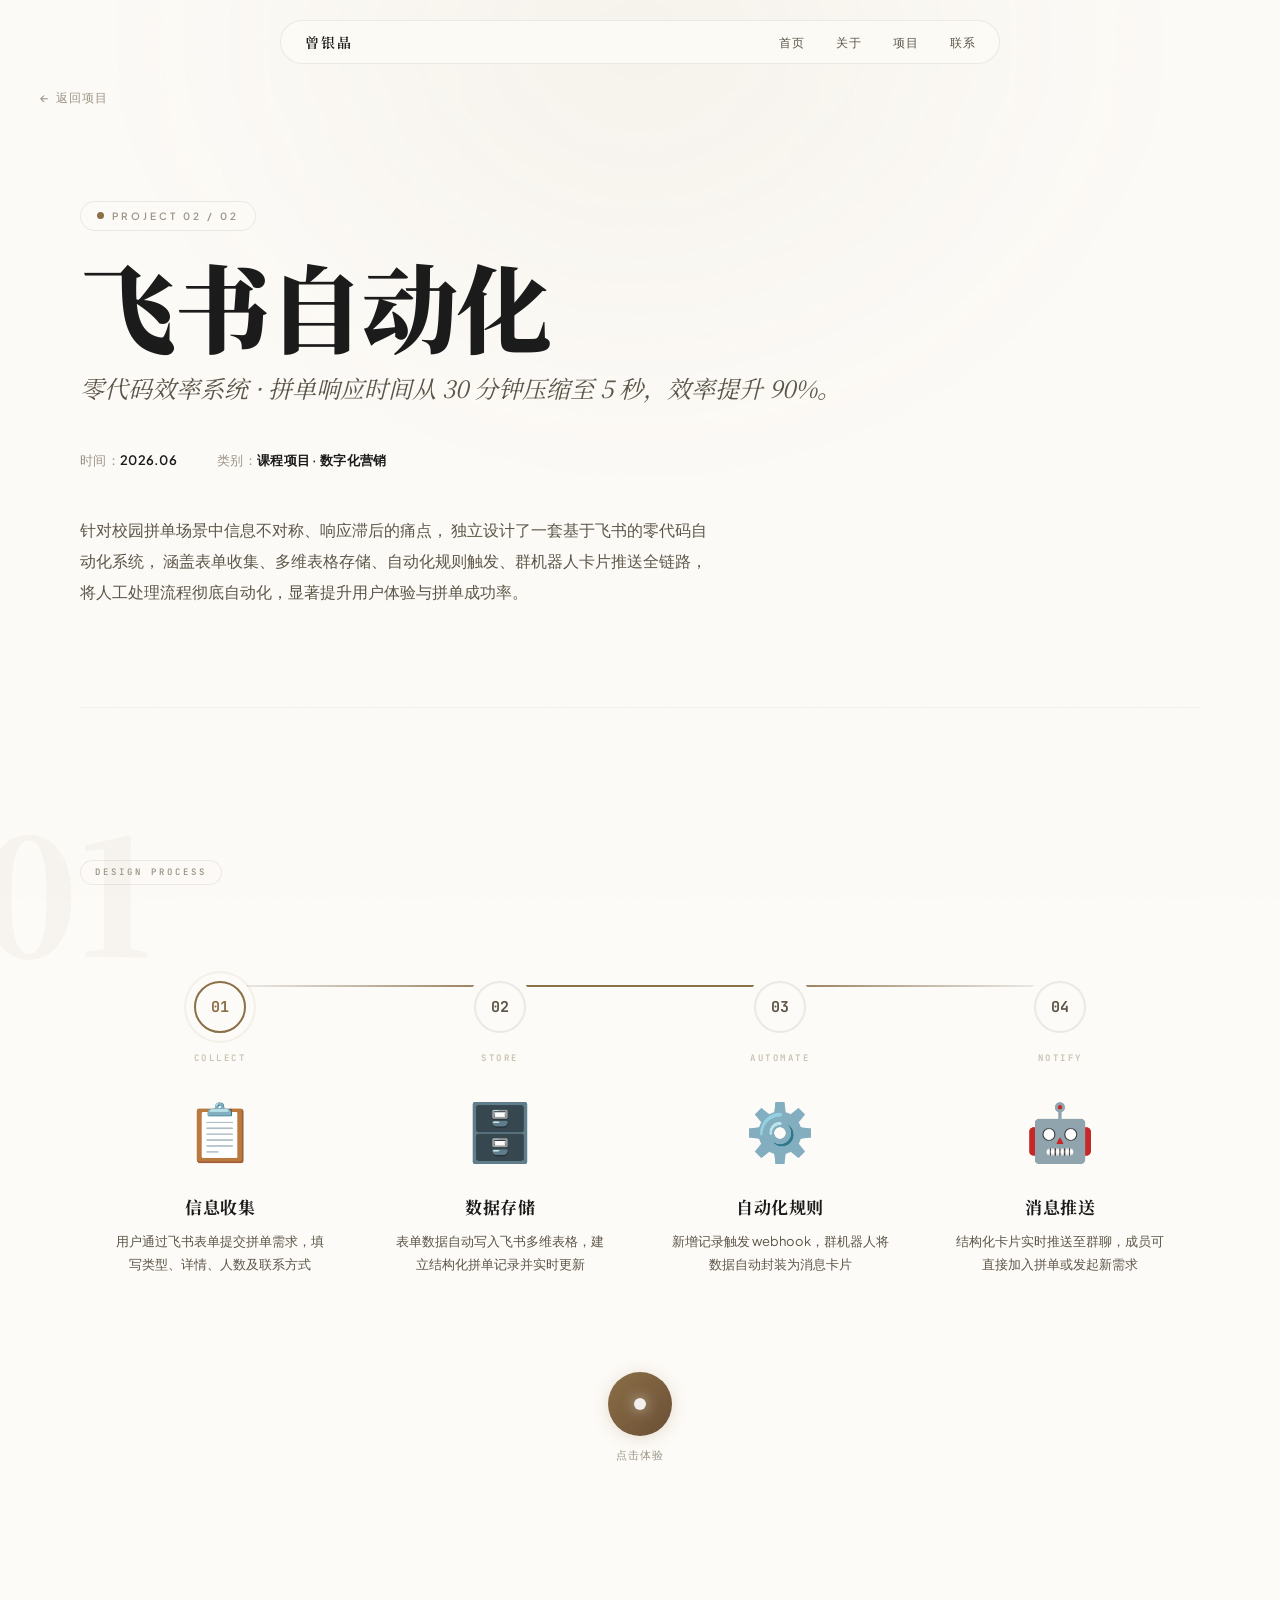
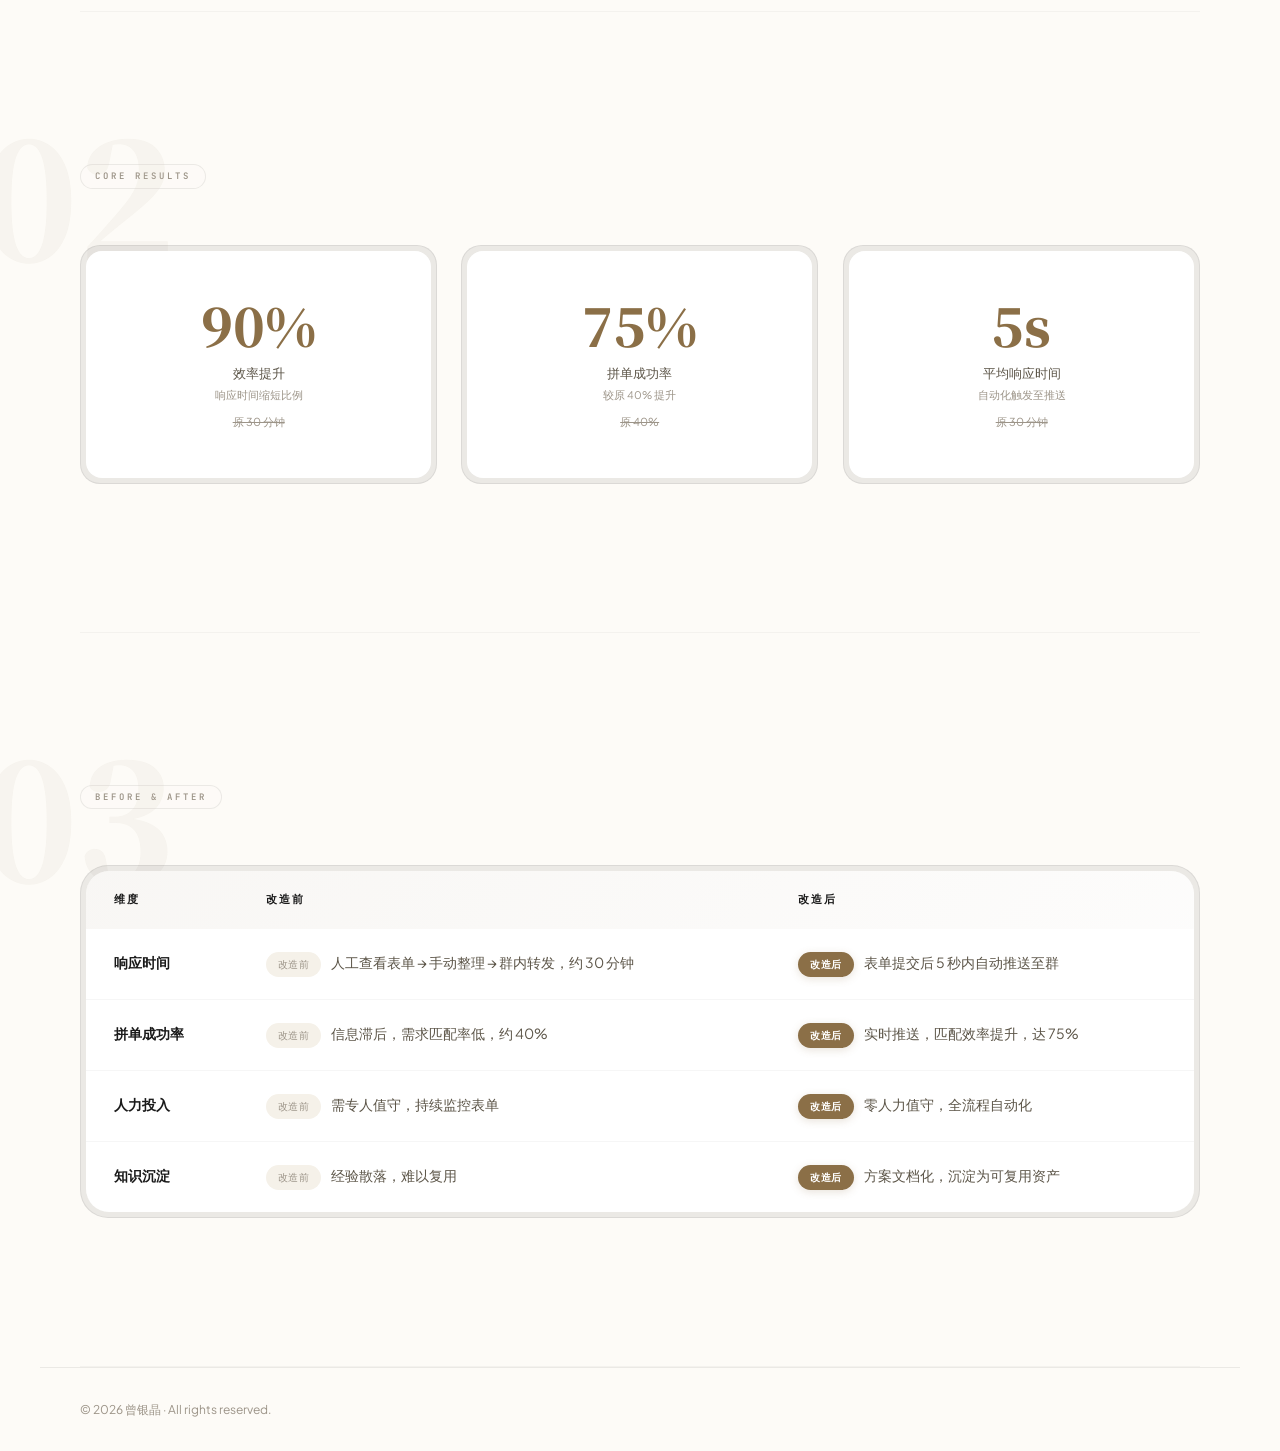
==== commit 3c16cd44: "飞书项目页颜色统一+拼单类型更新+时间默认值优化；影灵灵简介更新" ====
--- a/feishu-project.html
+++ b/feishu-project.html
@@ -156,7 +156,7 @@
       transition: all 0.4s var(--ease-lux);
     }
     .project-eyebrow:hover { border-color: var(--accent); color: var(--accent); background: var(--accent-soft); }
-    .eyebrow-dot { width: 7px; height: 7px; background: #1D9E75; border-radius: 50%; animation: dotPulse 2.4s ease-in-out infinite; }
+    .eyebrow-dot { width: 7px; height: 7px; background: var(--accent); border-radius: 50%; animation: dotPulse 2.4s ease-in-out infinite; }
     @keyframes dotPulse {
       0%, 100% { transform: scale(1); opacity: 1; }
       50% { transform: scale(1.8); opacity: 0.5; }
@@ -457,6 +457,13 @@
         padding-left: 0; font-size: 13px; font-weight: 700; margin-bottom: 4px;
       }
       .tag-before, .tag-after { font-size: 9px; padding: 3px 10px; margin-right: 6px; }
+
+      /* Fix datetime-local overflow on mobile */
+      .form-datetime { min-width: 0; width: 100%; max-width: 100%; font-size: 10px; padding: 9px 4px; letter-spacing: -0.3px; }
+      .form-modal { width: calc(100% - 8px); max-width: 100%; }
+      .form-modal-inner { padding: 16px 8px 14px; border-radius: 16px; }
+      .form-row { grid-template-columns: 1fr; gap: 8px; }
+      .form-actions { flex-direction: column; }
     }
 
     /* ============ FORM MODAL ============ */
@@ -478,11 +485,11 @@
     }
     .form-modal-overlay.active .form-modal { transform: translateY(0) scale(1); }
     .form-modal-inner {
-      background: white; border-radius: 23px; padding: 28px 28px 24px;
+      background: white; border-radius: 23px; padding: 24px 28px 20px;
       box-shadow: inset 0 1px 1px rgba(255,255,255,0.4);
     }
     .form-modal-header {
-      display: flex; justify-content: space-between; align-items: center; margin-bottom: 18px;
+      display: flex; justify-content: space-between; align-items: center; margin-bottom: 14px;
     }
     .form-modal-title { font-family: var(--font-serif); font-size: 18px; font-weight: 700; }
     .form-modal-close {
@@ -492,7 +499,7 @@
       transition: all 0.3s var(--ease-lux);
     }
     .form-modal-close:hover { background: var(--text-dark); color: white; border-color: var(--text-dark); }
-    .form-group { margin-bottom: 12px; }
+    .form-group { margin-bottom: 8px; }
     .form-label {
       display: block; font-size: 10px; font-weight: 600; letter-spacing: 1.5px;
       color: var(--text-medium); margin-bottom: 4px; text-transform: uppercase;
@@ -511,7 +518,9 @@
     .form-select { cursor: pointer; appearance: none; background-image: url("data:image/svg+xml,%3Csvg xmlns='http://www.w3.org/2000/svg' width='12' height='12' viewBox='0 0 12 12'%3E%3Cpath d='M3 5l3 3 3-3' fill='none' stroke='%239C9488' stroke-width='1.5'/%3E%3C/svg%3E"); background-repeat: no-repeat; background-position: right 14px center; padding-right: 40px; }
     .form-readonly { background: var(--bg-secondary); color: var(--text-light); cursor: not-allowed; }
     .form-row { display: grid; grid-template-columns: 1fr 1fr; gap: 12px; }
-    .form-actions { display: flex; gap: 10px; margin-top: 20px; }
+    .form-row-stack { grid-template-columns: 1fr; gap: 6px; }
+    .form-row-stack .form-group { margin-bottom: 0; }
+    .form-actions { display: flex; gap: 10px; margin-top: 14px; }
     .btn-clear {
       flex: 1; padding: 11px 20px; border: 1px solid var(--border); border-radius: var(--radius-pill);
       background: white; font-family: var(--font-sans); font-size: 12px; font-weight: 600;
@@ -530,12 +539,12 @@
 
     /* Flow node active state */
     .flow-node.flow-active .flow-node-num {
-      background: #1D9E75;
-      border-color: #1D9E75;
+      background: var(--accent);
+      border-color: var(--accent);
       color: white;
-      box-shadow: 0 0 0 10px rgba(29,158,117,0.12), 0 0 0 8px var(--bg-primary);
-    }
-    .flow-node.flow-active .flow-node-label { color: #1D9E75; }
+      box-shadow: 0 0 0 10px rgba(139,111,71,0.12), 0 0 0 8px var(--bg-primary);
+    }
+    .flow-node.flow-active .flow-node-label { color: var(--accent); }
     .flow-node.flow-active .flow-node-icon { animation: popIn 0.4s var(--ease-spring); }
     @keyframes popIn {
       0% { transform: scale(0.8); opacity: 0.5; }
@@ -565,13 +574,13 @@
       transform: scale(1.12) rotate(5deg);
     }
     .flow-node-reopen .flow-node-num {
-      border-color: rgba(29,158,117,0.4);
-      color: #1D9E75;
-      box-shadow: 0 0 0 8px var(--bg-primary), 0 0 0 10px rgba(29,158,117,0.06);
+      border-color: rgba(139,111,71,0.4);
+      color: var(--accent);
+      box-shadow: 0 0 0 8px var(--bg-primary), 0 0 0 10px rgba(139,111,71,0.06);
     }
     .flow-node-reopen:hover .flow-node-num {
-      border-color: #1D9E75;
-      background: rgba(29,158,117,0.06);
+      border-color: var(--accent);
+      background: rgba(139,111,71,0.06);
     }
 
     /* ============================================
@@ -614,13 +623,13 @@
       flex-shrink: 0;
     }
     .btn-flow-primary {
-      background: linear-gradient(135deg, #1D9E75 0%, #14855C 100%);
+      background: linear-gradient(135deg, #8B6F47 0%, #6B4F35 100%);
       color: white;
-      box-shadow: 0 2px 16px rgba(29,158,117,0.22);
+      box-shadow: 0 2px 16px rgba(139,111,71,0.22);
     }
     .btn-flow-primary:hover {
       transform: translateY(-2px) scale(1.05);
-      box-shadow: 0 6px 28px rgba(29,158,117,0.32);
+      box-shadow: 0 6px 28px rgba(139,111,71,0.32);
     }
     .btn-flow-primary:active {
       transform: translateY(0) scale(0.95);
@@ -689,7 +698,7 @@
     .msg-card-overlay.active .msg-card { transform: translateY(0) scale(1); }
     /* Header */
     .msg-card-header {
-      background: linear-gradient(135deg, #1D9E75 0%, #14855C 100%);
+      background: linear-gradient(135deg, #8B6F47 0%, #6B4F35 100%);
       padding: 16px 20px;
       display: flex; align-items: center; gap: 12px;
       position: relative;
@@ -732,7 +741,7 @@
       display: inline-block; margin-top: 2px;
       font-family: var(--font-sans); font-size: 9px; font-weight: 600;
       padding: 2px 8px; border-radius: 5px;
-      background: rgba(29,158,117,0.08); color: #1D9E75;
+      background: rgba(139,111,71,0.08); color: var(--accent);
       letter-spacing: 1px;
     }
     /* Detail highlight box */
@@ -764,7 +773,7 @@
     .msg-card-info-value {
       font-size: 12px; font-weight: 500; color: var(--text-dark);
     }
-    .msg-card-info-value.highlight { color: #1D9E75; font-weight: 600; }
+    .msg-card-info-value.highlight { color: var(--accent); font-weight: 600; }
     /* Footer actions */
     .msg-card-footer {
       padding: 14px 20px 20px;
@@ -775,12 +784,12 @@
     }
     .btn-msg-primary {
       flex: 1; padding: 11px 16px; border: none; border-radius: 12px;
-      background: linear-gradient(135deg, #1D9E75 0%, #14855C 100%);
+      background: linear-gradient(135deg, #8B6F47 0%, #6B4F35 100%);
       font-family: var(--font-sans); font-size: 13px; font-weight: 600;
       color: white; cursor: pointer; letter-spacing: 0.5px;
       transition: all 0.35s var(--ease-lux);
     }
-    .btn-msg-primary:hover { opacity: 0.92; transform: translateY(-1px); box-shadow: 0 4px 20px rgba(29,158,117,0.3); }
+    .btn-msg-primary:hover { opacity: 0.92; transform: translateY(-1px); box-shadow: 0 4px 20px rgba(139,111,71,0.3); }
     .btn-msg-primary.joined { background: #C8C0B0; pointer-events: none; opacity: 0.7; }
     .btn-msg-secondary {
       flex: 1; padding: 11px 16px; border: 1px solid var(--border); border-radius: 12px;
@@ -799,16 +808,16 @@
     /* Join confirmation line */
     .join-confirm {
       margin-top: 8px; padding: 8px 12px;
-      background: #F6FCF9; border-radius: 8px;
-      font-size: 11px; color: #14855C;
-      border: 1px solid rgba(29,158,117,0.12);
+      background: #F9F7F3; border-radius: 8px;
+      font-size: 11px; color: var(--accent);
+      border: 1px solid rgba(139,111,71,0.12);
     }
 
     /* Join success banner — prominent success notification */
     .join-success-banner {
       margin-top: 10px; padding: 12px 14px;
-      background: linear-gradient(135deg, #F0FBF7 0%, #E7F7F0 100%);
-      border: 1px solid rgba(29,158,117,0.16);
+      background: linear-gradient(135deg, #F9F7F3 0%, #F3EFE7 100%);
+      border: 1px solid rgba(139,111,71,0.16);
       border-radius: 12px;
       text-align: center;
       animation: successIn 0.5s var(--ease-spring);
@@ -832,7 +841,7 @@
       font-family: var(--font-serif);
       font-size: 13px;
       font-weight: 700;
-      color: #14855C;
+      color: var(--accent);
       margin-bottom: 6px;
       letter-spacing: 0.5px;
     }
@@ -1044,10 +1053,10 @@
       <div class="form-group">
         <label class="form-label">拼单类型 <span class="form-required">*</span></label>
         <select class="form-select" id="formType">
+          <option value="拼车" selected>拼车</option>
           <option value="外卖">外卖</option>
-          <option value="拼车" selected>拼车</option>
-          <option value="教材打印">教材打印</option>
-          <option value="门票演出">门票演出</option>
+          <option value="校园网">校园网</option>
+          <option value="会员">会员</option>
         </select>
       </div>
       <div class="form-group">
@@ -1064,14 +1073,14 @@
           <input class="form-input" type="text" id="formContact" value="1234567">
         </div>
       </div>
-      <div class="form-row">
+      <div class="form-row form-row-stack">
         <div class="form-group">
           <label class="form-label">开始时间</label>
-          <input class="form-datetime" type="datetime-local" id="formStart" value="2026-06-21T11:00">
+          <input class="form-datetime" type="datetime-local" id="formStart" value="">
         </div>
         <div class="form-group">
           <label class="form-label">截止时间</label>
-          <input class="form-datetime" type="datetime-local" id="formEnd" value="2026-06-21T12:00">
+          <input class="form-datetime" type="datetime-local" id="formEnd" value="">
         </div>
       </div>
       <div class="form-group">
@@ -1132,7 +1141,7 @@
       <div class="msg-card-footer">
         <div class="msg-card-actions-row">
           <button class="btn-msg-primary" id="btnJoin" onclick="joinOrder()">我要拼单</button>
-          <button class="btn-msg-secondary" id="btnLaunch" onclick="launchNew()">发起拼单</button>
+          <button class="btn-msg-secondary" id="btnLaunch" onclick="launchNew()">发起新的拼单</button>
         </div>
       </div>
     </div>
@@ -1187,10 +1196,19 @@
       detail: '从大学城到白云机场',
       lack: '2',
       contact: '1234567',
-      start: '2026-06-21T11:00',
-      end: '2026-06-21T12:00',
       name: 'A'
     };
+
+    function nowForInput() {
+      var d = new Date();
+      var pad = function(n) { return n < 10 ? '0' + n : n; };
+      return d.getFullYear() + '-' + pad(d.getMonth()+1) + '-' + pad(d.getDate()) + 'T' + pad(d.getHours()) + ':' + pad(d.getMinutes());
+    }
+    function hoursLaterForInput(h) {
+      var d = new Date(Date.now() + h * 3600000);
+      var pad = function(n) { return n < 10 ? '0' + n : n; };
+      return d.getFullYear() + '-' + pad(d.getMonth()+1) + '-' + pad(d.getDate()) + 'T' + pad(d.getHours()) + ':' + pad(d.getMinutes());
+    }
 
     var experienceStarted = false;
 
@@ -1218,6 +1236,8 @@
     }
 
     function openFormModal() {
+      document.getElementById('formStart').value = nowForInput();
+      document.getElementById('formEnd').value = hoursLaterForInput(2);
       document.getElementById('formModalOverlay').classList.add('active');
       document.body.style.overflow = 'hidden';
     }
@@ -1278,7 +1298,7 @@
     function showMsgCard(fd) {
       currentOrder = fd; // store for join flow to display creator info
       var formatDT = function(dt) { return dt ? dt.replace('T',' ') : '-'; };
-      var typeMap = { '外卖': '🍔', '拼车': '🚗', '教材打印': '📚', '门票演出': '🎫' };
+      var typeMap = { '拼车': '🚗', '外卖': '🍔', '校园网': '📡', '会员': '⭐' };
       var typeIcon = typeMap[fd.type] || '📋';
       var body = document.getElementById('msgCardBody');
       body.innerHTML =
@@ -1364,8 +1384,8 @@
       document.getElementById('formDetail').value = demoData.detail;
       document.getElementById('formLack').value = demoData.lack;
       document.getElementById('formContact').value = demoData.contact;
-      document.getElementById('formStart').value = demoData.start;
-      document.getElementById('formEnd').value = demoData.end;
+      document.getElementById('formStart').value = nowForInput();
+      document.getElementById('formEnd').value = hoursLaterForInput(2);
       document.getElementById('formName').value = demoData.name;
       document.getElementById('formCreated').value = '';
       document.body.style.overflow = '';
@@ -1447,7 +1467,7 @@
         lackEl.textContent = newLack + ' 人';
         if (newLack === 0) {
           lackEl.textContent = '已满员 🎉';
-          lackEl.style.color = '#1D9E75';
+          lackEl.style.color = '#8B6F47';
         }
       }
 
@@ -1507,8 +1527,8 @@
       document.getElementById('formDetail').value = demoData.detail;
       document.getElementById('formLack').value = demoData.lack;
       document.getElementById('formContact').value = '';
-      document.getElementById('formStart').value = demoData.start;
-      document.getElementById('formEnd').value = demoData.end;
+      document.getElementById('formStart').value = nowForInput();
+      document.getElementById('formEnd').value = hoursLaterForInput(2);
       document.getElementById('formName').value = '';
       document.getElementById('formCreated').value = '';
       openFormModal();
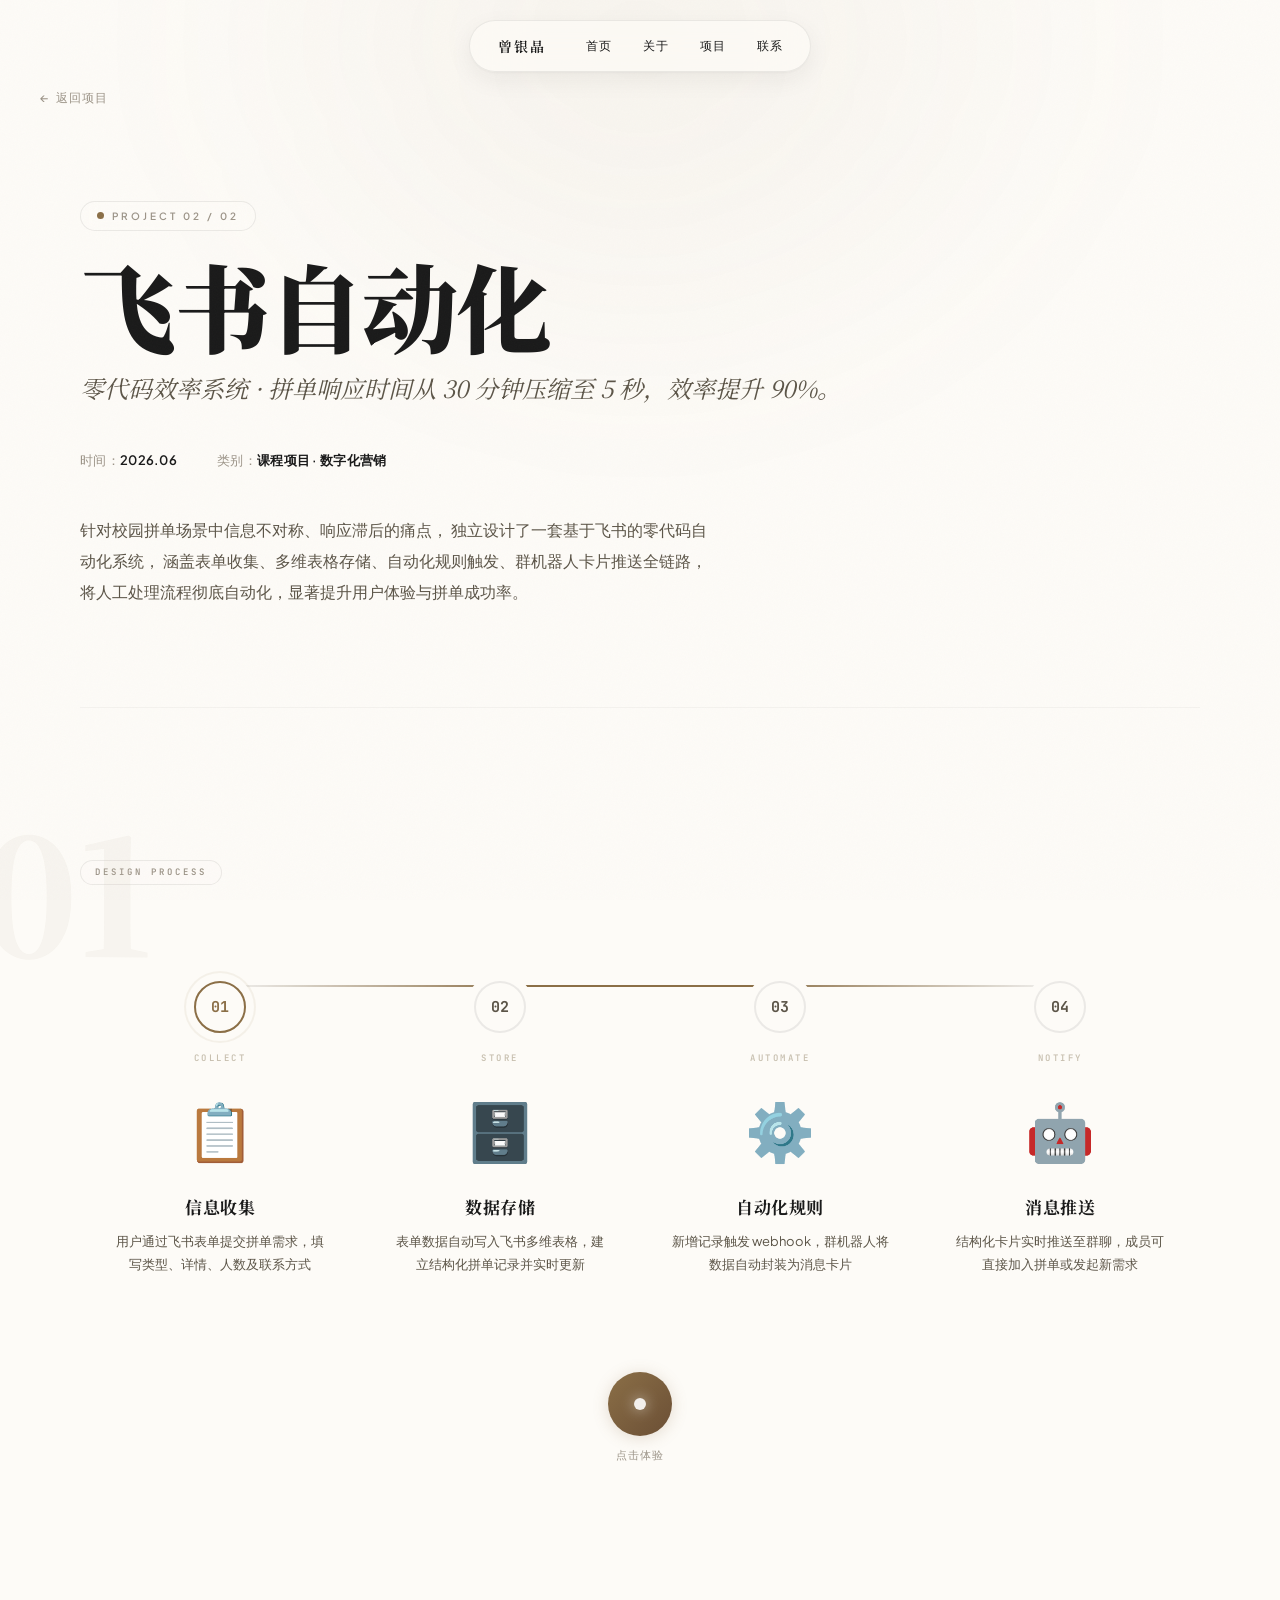
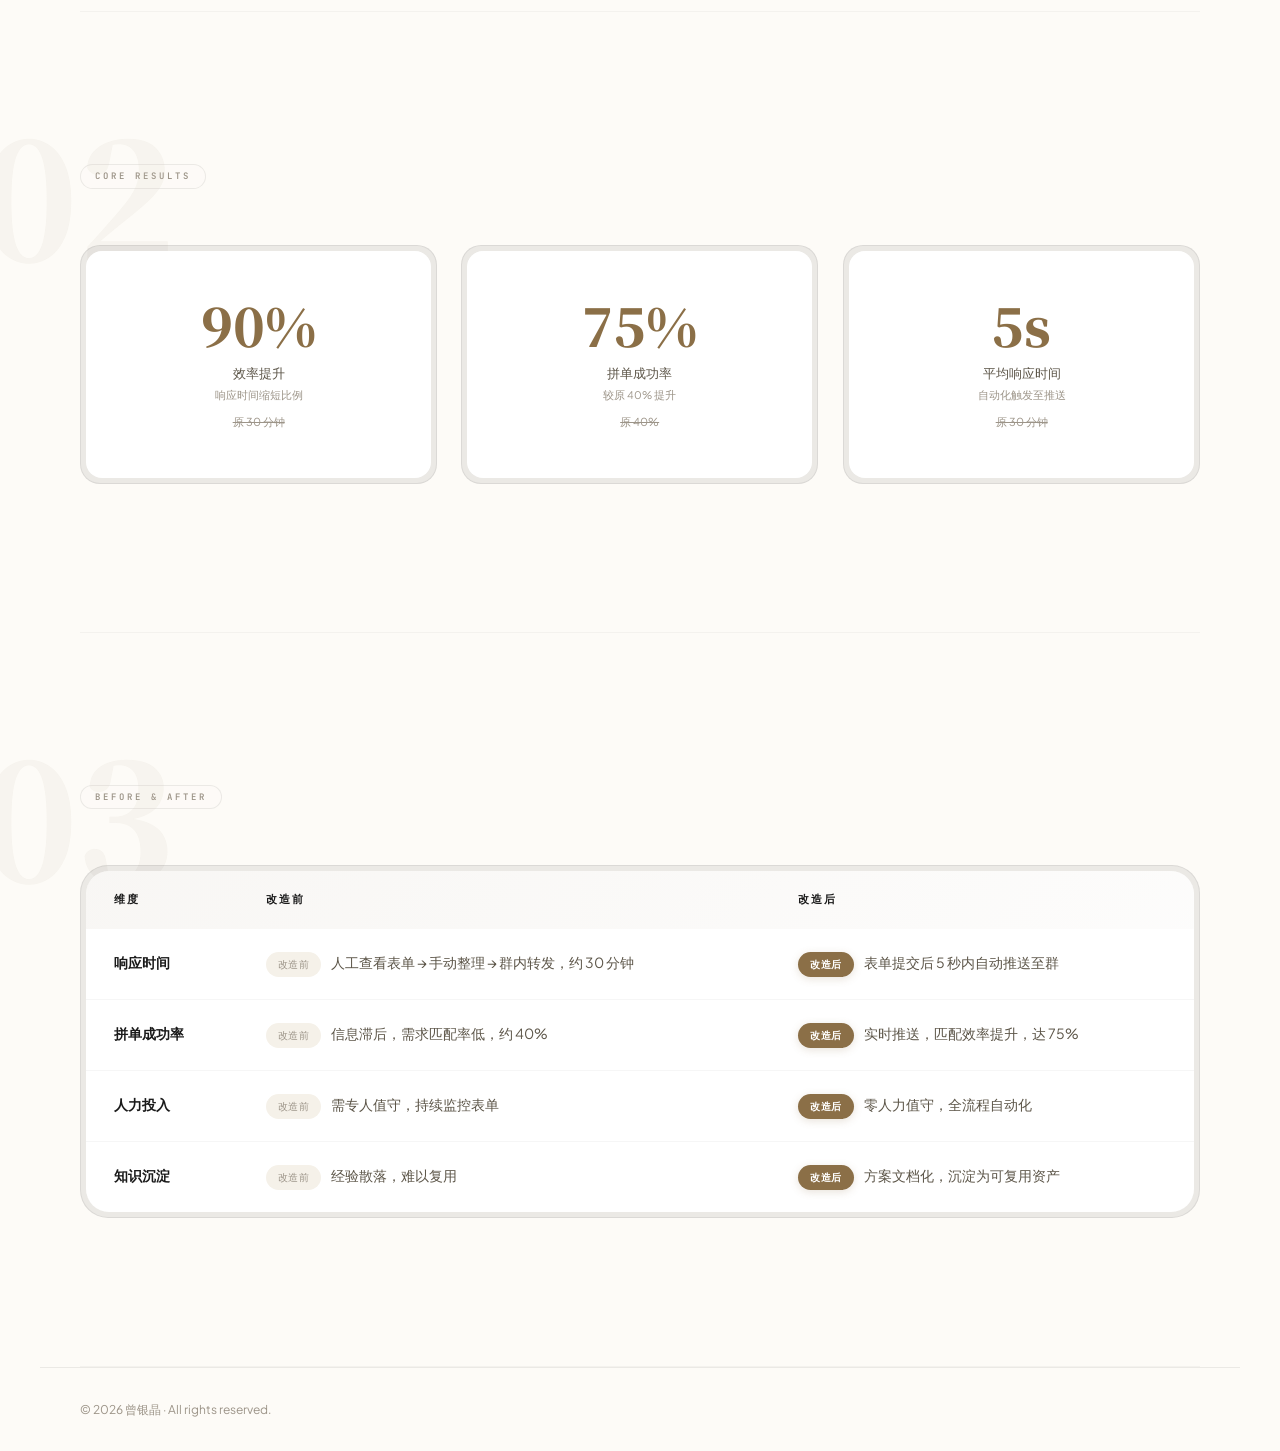
==== commit 66a2ba11: "统一两个项目详情页导航为首页风格：navbar + mobile-nav" ====
--- a/feishu-project.html
+++ b/feishu-project.html
@@ -68,73 +68,129 @@
       transition: transform 100ms linear;
     }
 
-    /* ============ FLOATING GLASS NAV ============ */
-    .nav-glass {
-      position: fixed; top: 20px; left: 50%; transform: translateX(-50%);
-      z-index: 1000; width: calc(100% - 48px); max-width: 720px;
-      background: rgba(253,251,247,0.78);
+    /* ============ NAVIGATION — Floating Glass Pill (Detached) ============ */
+    .navbar {
+      position: fixed;
+      top: 20px; left: 50%;
+      transform: translateX(-50%);
+      z-index: 1000;
+      background: rgba(253, 251, 247, 0.72);
       backdrop-filter: blur(24px) saturate(180%);
       -webkit-backdrop-filter: blur(24px) saturate(180%);
       border: 1px solid var(--border);
       border-radius: var(--radius-pill);
-      padding: 10px 24px;
+      padding: 10px 28px;
+      height: 52px;
       display: flex; align-items: center; justify-content: space-between;
-      transition: transform 0.5s var(--ease-lux), background 0.5s var(--ease-lux);
-    }
-    .nav-glass.scrolled { transform: translateX(-50%) translateY(-4px); background: rgba(253,251,247,0.92); }
-    .nav-brand {
-      font-family: var(--font-serif); font-size: 14px; font-weight: 600; letter-spacing: 2px;
-    }
+      gap: 40px;
+      box-shadow: 0 1px 2px rgba(26,26,26,0.03), 0 8px 24px rgba(26,26,26,0.06);
+      transition: all 0.6s var(--ease-lux);
+    }
+    .navbar.scrolled {
+      top: 12px;
+      background: rgba(253, 251, 247, 0.88);
+      box-shadow: 0 1px 2px rgba(26,26,26,0.04), 0 12px 36px rgba(26,26,26,0.08);
+    }
+
+    .nav-logo {
+      font-family: var(--font-serif);
+      font-size: 14px; font-weight: 600;
+      letter-spacing: 2px; text-transform: uppercase;
+      white-space: nowrap;
+    }
+
     .nav-links { display: flex; gap: 32px; align-items: center; }
     .nav-link {
-      font-size: 12px; font-weight: 500; letter-spacing: 0.5px;
-      color: var(--text-medium); transition: color 0.35s var(--ease-lux);
-    }
-    .nav-link:hover { color: var(--text-dark); opacity: 1; }
-    .nav-cta {
-      font-size: 11px; font-weight: 600; letter-spacing: 1px;
-      padding: 7px 18px; border: 1px solid rgba(26,26,26,0.15);
-      border-radius: var(--radius-pill);
-      transition: all 0.4s var(--ease-lux);
-    }
-    .nav-cta:hover { background: var(--text-dark); color: var(--bg-primary); opacity: 1; }
-
-    /* Hamburger */
+      font-family: var(--font-sans);
+      font-size: 12px; font-weight: 500;
+      letter-spacing: 0.5px;
+      cursor: pointer;
+      transition: opacity 0.4s var(--ease-lux);
+      position: relative;
+      color: var(--text-dark);
+    }
+    .nav-link::after {
+      content: '';
+      position: absolute;
+      bottom: -4px; left: 0; right: 0;
+      height: 1px;
+      background: var(--text-dark);
+      transform: scaleX(0);
+      transform-origin: left;
+      transition: transform 0.5s var(--ease-lux);
+    }
+    .nav-link:hover { opacity: 1; }
+    .nav-link:hover::after { transform: scaleX(1); }
+
+    /* Mobile menu button */
     .menu-toggle {
-      display: none; flex-direction: column; gap: 5px; cursor: pointer;
-      padding: 6px; position: relative; width: 28px; height: 20px;
+      display: none;
+      flex-direction: column; gap: 5px;
+      cursor: pointer; padding: 5px;
+      width: 28px; height: 22px;
+      position: relative;
     }
     .menu-toggle span {
-      display: block; position: absolute; left: 4px; width: 20px; height: 1.5px;
-      background: var(--text-dark); transition: all 0.5s var(--ease-lux); border-radius: 1px;
+      display: block;
+      width: 22px; height: 1.5px;
+      background: var(--text-dark);
+      position: absolute;
+      left: 3px;
+      transition: all 0.5s var(--ease-spring);
     }
     .menu-toggle span:nth-child(1) { top: 4px; }
-    .menu-toggle span:nth-child(2) { top: 9px; }
-    .menu-toggle span:nth-child(3) { top: 14px; }
-    .menu-toggle.active span:nth-child(1) { transform: rotate(45deg); top: 9px; }
-    .menu-toggle.active span:nth-child(2) { transform: scaleX(0); opacity: 0; }
-    .menu-toggle.active span:nth-child(3) { transform: rotate(-45deg); top: 9px; }
-
-    /* Fullscreen glass mobile overlay */
-    .mobile-overlay {
-      display: none; position: fixed; inset: 0; z-index: 999;
-      background: rgba(253,251,247,0.85);
+    .menu-toggle span:nth-child(2) { top: 11px; }
+    .menu-toggle span:nth-child(3) { top: 18px; }
+    .menu-toggle.active span:nth-child(1) {
+      transform: rotate(45deg);
+      top: 11px;
+    }
+    .menu-toggle.active span:nth-child(2) {
+      opacity: 0;
+      transform: scaleX(0);
+    }
+    .menu-toggle.active span:nth-child(3) {
+      transform: rotate(-45deg);
+      top: 11px;
+    }
+
+    /* Mobile nav — Fullscreen glass overlay with staggered reveal */
+    .mobile-nav {
+      opacity: 0;
+      pointer-events: none;
+      position: fixed;
+      inset: 0;
+      background: rgba(253, 251, 247, 0.92);
       backdrop-filter: blur(40px) saturate(180%);
       -webkit-backdrop-filter: blur(40px) saturate(180%);
-      flex-direction: column; align-items: center; justify-content: center;
-    }
-    .mobile-overlay.show { display: flex; }
-    .mobile-nav-link {
-      font-family: var(--font-serif); font-size: 32px; font-weight: 700;
-      color: var(--text-dark); margin: 12px 0;
-      opacity: 0; transform: translateY(20px);
-      transition: all 0.6s var(--ease-expo);
-    }
-    .mobile-overlay.show .mobile-nav-link { opacity: 1; transform: translateY(0); }
-    .mobile-nav-link:nth-child(1) { transition-delay: 100ms; }
-    .mobile-nav-link:nth-child(2) { transition-delay: 160ms; }
-    .mobile-nav-link:nth-child(3) { transition-delay: 220ms; }
-    .mobile-nav-link:nth-child(4) { transition-delay: 280ms; }
+      z-index: 999;
+      flex-direction: column;
+      align-items: center; justify-content: flex-start;
+      padding-top: 100px;
+      gap: 0;
+      transition: opacity 0.6s var(--ease-lux);
+    }
+    .mobile-nav.show {
+      opacity: 1;
+      pointer-events: auto;
+      display: flex;
+    }
+    .mobile-nav a {
+      font-family: var(--font-serif);
+      font-size: 32px; font-weight: 600;
+      padding: 20px 0;
+      opacity: 0;
+      transform: translateY(48px);
+      transition: opacity 0.7s var(--ease-expo), transform 0.7s var(--ease-expo);
+    }
+    .mobile-nav.show a {
+      opacity: 1;
+      transform: translateY(0);
+    }
+    .mobile-nav.show a:nth-child(1) { transition-delay: 100ms; }
+    .mobile-nav.show a:nth-child(2) { transition-delay: 180ms; }
+    .mobile-nav.show a:nth-child(3) { transition-delay: 260ms; }
+    .mobile-nav.show a:nth-child(4) { transition-delay: 340ms; }
 
     /* ============ BACK LINK ============ */
     .back-link {
@@ -399,9 +455,8 @@
     /* ============ RESPONSIVE ============ */
     @media (max-width: 900px) {
       .nav-links { display: none; }
-      .nav-cta { display: none; }
       .menu-toggle { display: flex; }
-      .nav-glass { width: calc(100% - 32px); top: 14px; padding: 8px 18px; }
+      .navbar { padding: 8px 20px; gap: 20px; top: 12px; }
       .back-link { left: 18px; top: 78px; }
       .project-hero { padding: 150px 20px 56px; }
       .detail-section { padding: 80px 20px; }
@@ -880,24 +935,29 @@
 
   <div class="scroll-progress" id="scrollProgress"></div>
 
-  <!-- ============ FLOATING GLASS NAV ============ -->
-  <nav class="nav-glass" id="navbar">
-    <a href="index.html" class="nav-brand">曾银晶</a>
+  <!-- ============ NAVIGATION — Floating Glass Pill ============ -->
+  <nav class="navbar" id="navbar">
+    <div class="nav-logo">曾银晶</div>
+
     <div class="nav-links">
       <a href="index.html#hero" class="nav-link">首页</a>
       <a href="index.html#about" class="nav-link">关于</a>
       <a href="index.html#projects" class="nav-link">项目</a>
       <a href="index.html#contact" class="nav-link">联系</a>
     </div>
-    <div class="menu-toggle" id="menuToggle" onclick="toggleMobileNav()"><span></span><span></span><span></span></div>
+
+    <!-- Mobile hamburger — X morph -->
+    <div class="menu-toggle" id="menuToggle" onclick="toggleMobileNav()">
+      <span></span><span></span><span></span>
+    </div>
   </nav>
 
-  <!-- Fullscreen glass mobile overlay -->
-  <div class="mobile-overlay" id="mobileOverlay">
-    <a href="index.html#hero" class="mobile-nav-link" onclick="closeMobileNav()">首页</a>
-    <a href="index.html#about" class="mobile-nav-link" onclick="closeMobileNav()">关于</a>
-    <a href="index.html#projects" class="mobile-nav-link" onclick="closeMobileNav()">项目</a>
-    <a href="index.html#contact" class="mobile-nav-link" onclick="closeMobileNav()">联系</a>
+  <!-- Mobile navigation — Fullscreen glass overlay -->
+  <div class="mobile-nav" id="mobileNav">
+    <a href="index.html#hero" onclick="closeMobileNav()">首页</a>
+    <a href="index.html#about" onclick="closeMobileNav()">关于</a>
+    <a href="index.html#projects" onclick="closeMobileNav()">项目</a>
+    <a href="index.html#contact" onclick="closeMobileNav()">联系</a>
   </div>
 
   <a href="index.html#projects" class="back-link"><span>←</span> 返回项目</a>
@@ -1168,12 +1228,22 @@
 
     // === MOBILE NAV (X morph + fullscreen glass) ===
     function toggleMobileNav() {
-      document.getElementById('menuToggle').classList.toggle('active');
-      document.getElementById('mobileOverlay').classList.toggle('show');
+      var toggle = document.getElementById('menuToggle');
+      var nav = document.getElementById('mobileNav');
+      toggle.classList.toggle('active');
+      nav.classList.toggle('show');
+      if (nav.classList.contains('show')) {
+        document.body.style.overflow = 'hidden';
+      } else {
+        document.body.style.overflow = '';
+      }
     }
     function closeMobileNav() {
-      document.getElementById('menuToggle').classList.remove('active');
-      document.getElementById('mobileOverlay').classList.remove('show');
+      var toggle = document.getElementById('menuToggle');
+      var nav = document.getElementById('mobileNav');
+      if (toggle) toggle.classList.remove('active');
+      if (nav) nav.classList.remove('show');
+      document.body.style.overflow = '';
     }
 
     // === INTERSECTION OBSERVER REVEALS ===
